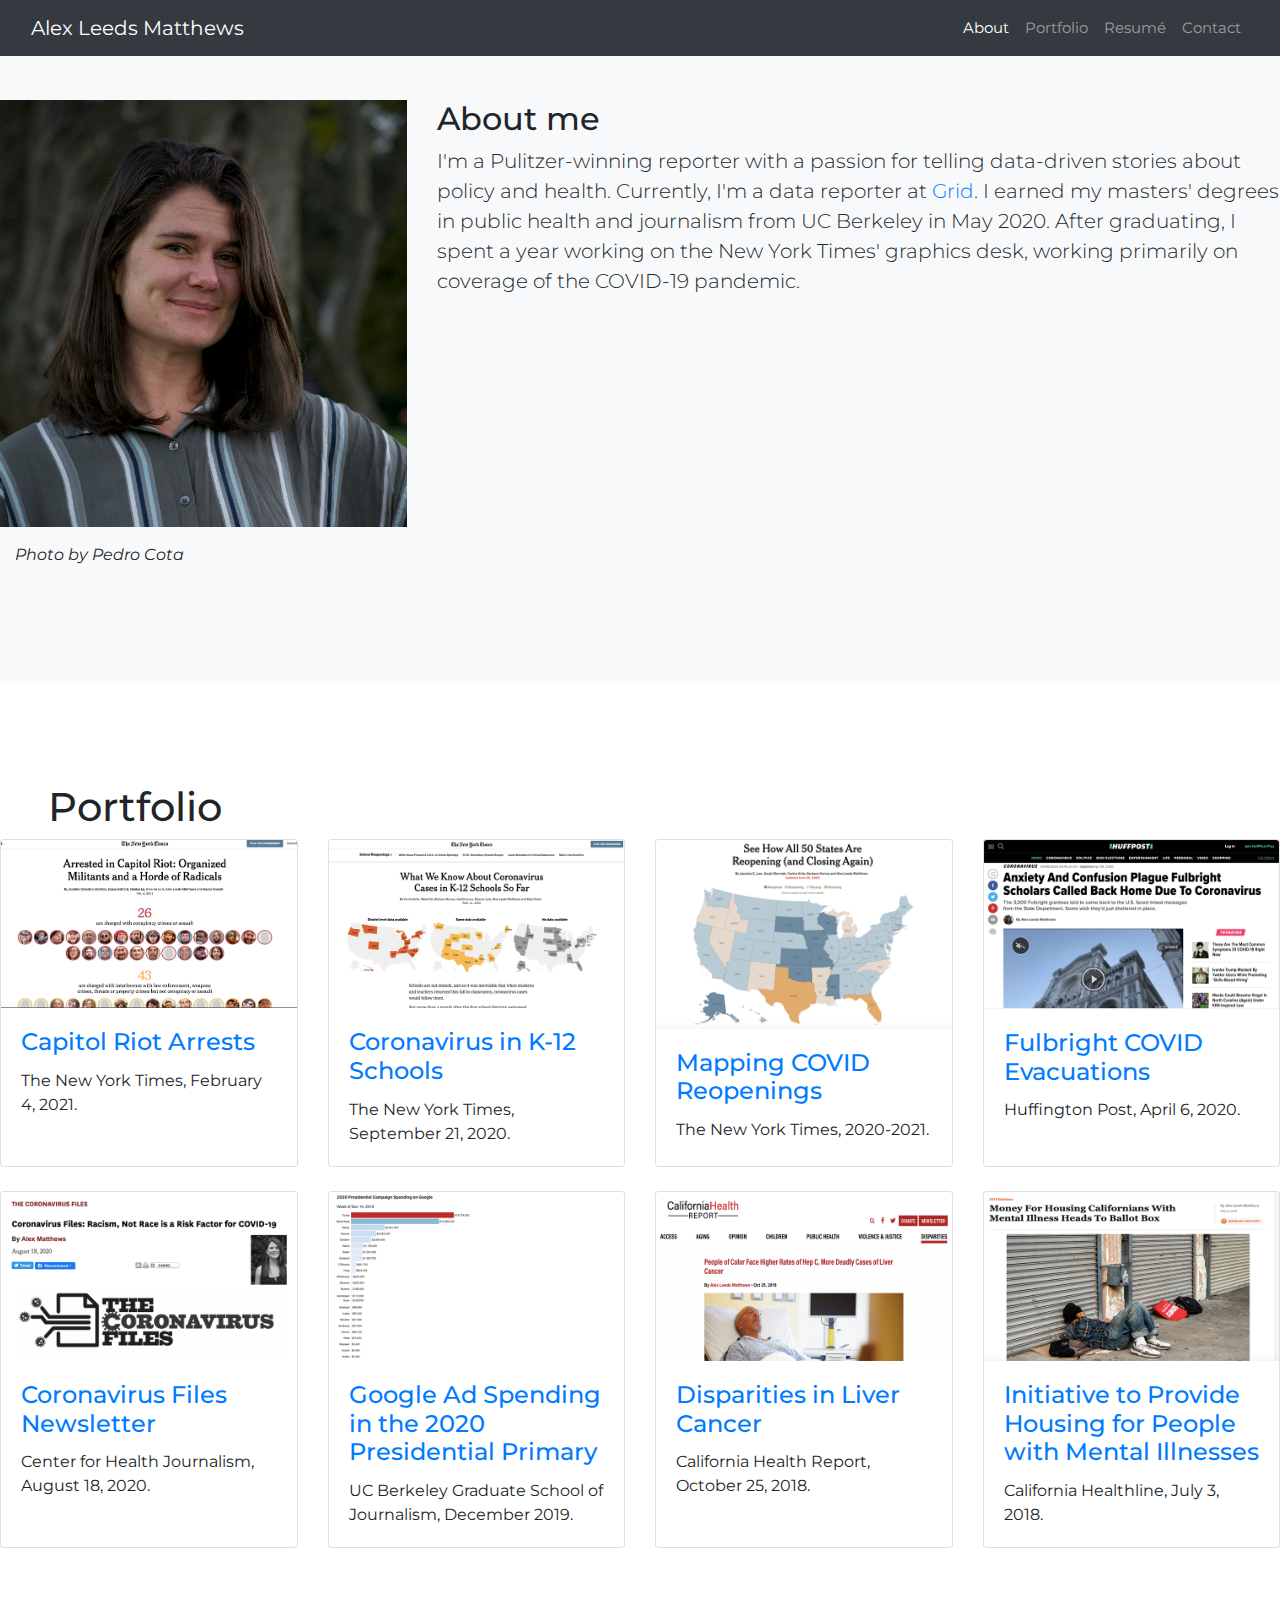
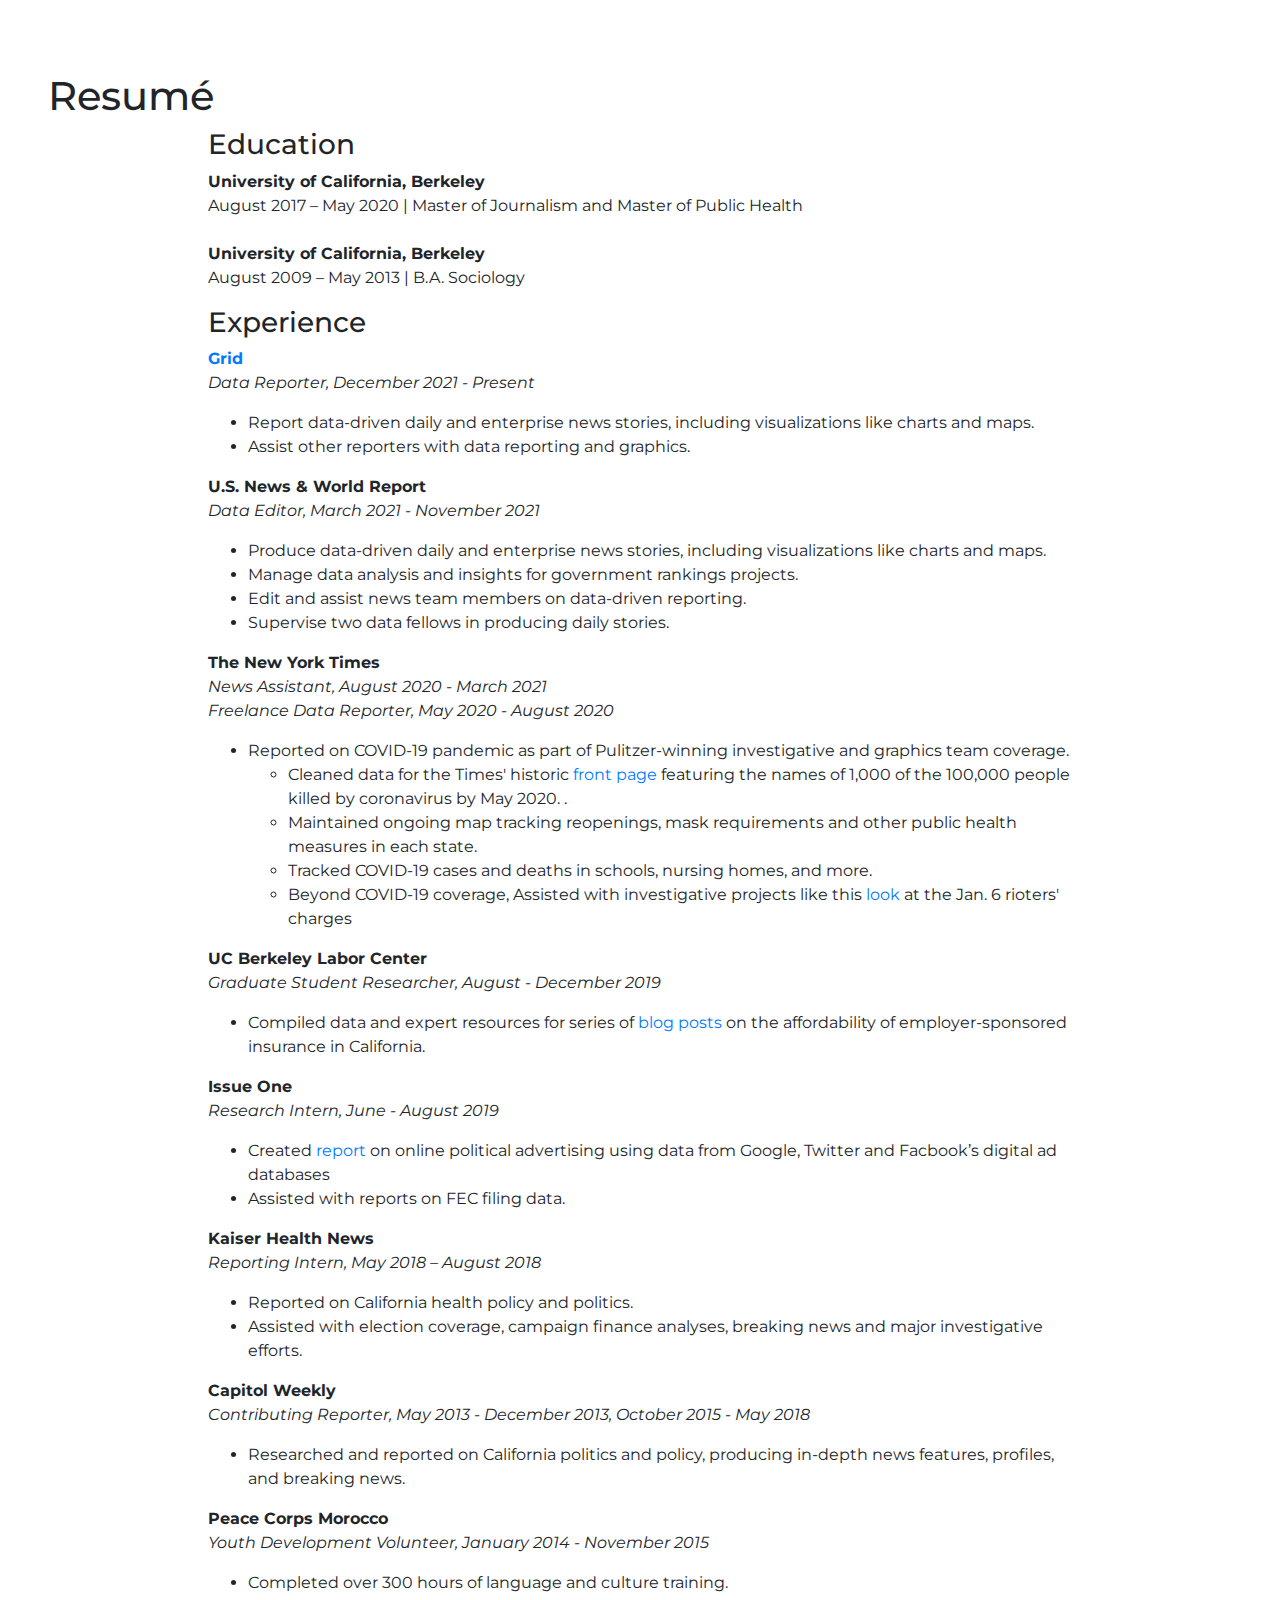
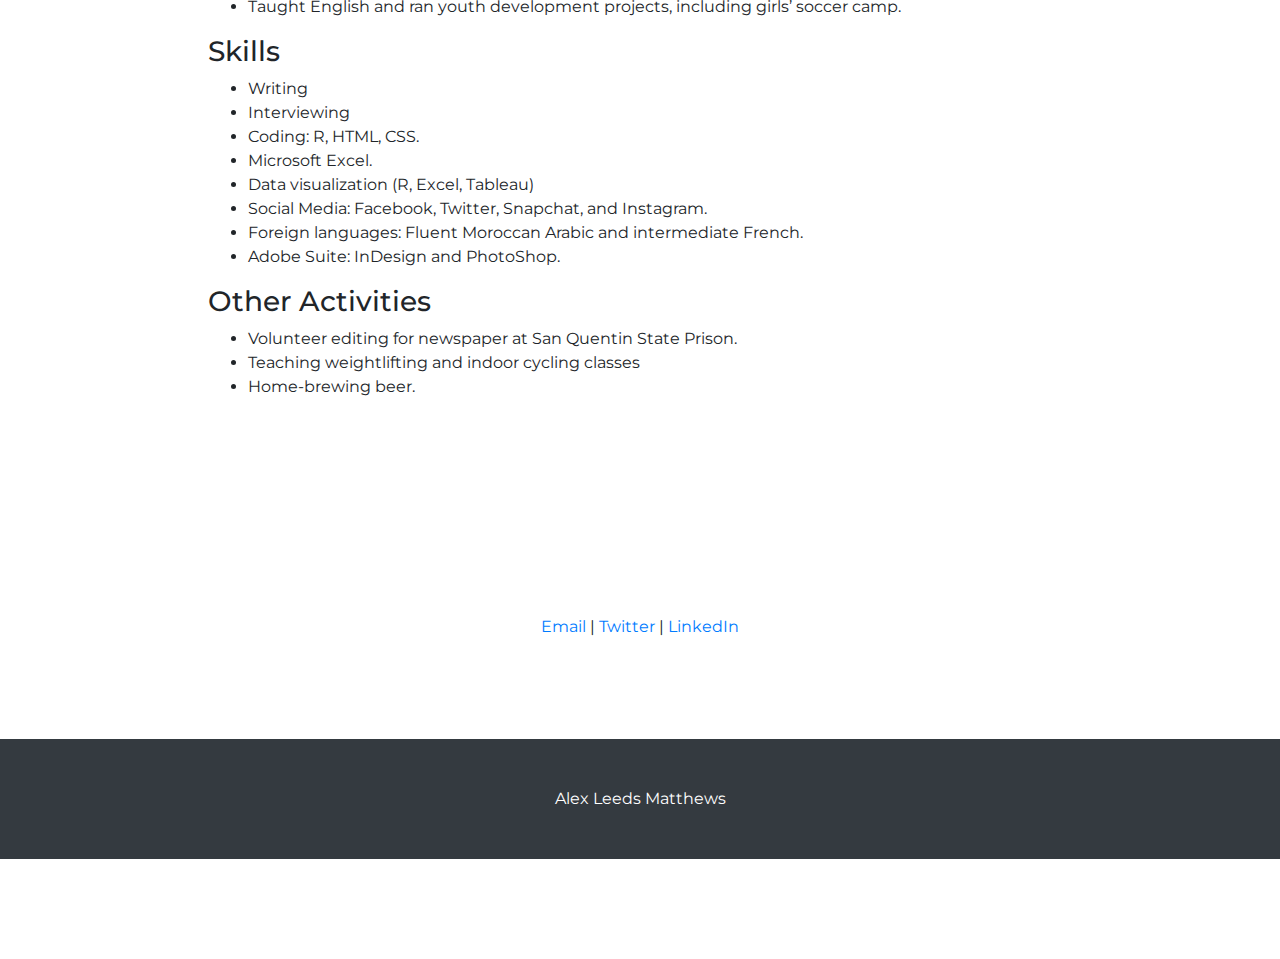
==== index.html @ 56a83b46 "fixing typos" ====
<!DOCTYPE html>
<html lang="en">

  <head>

    <meta charset="utf-8">
    <meta name="viewport" content="width=device-width, initial-scale=1, shrink-to-fit=no">
    <meta name="description" content="">
    <meta name="author" content="">

    <title>Alex Leeds Matthews</title>

    <!-- Bootstrap core CSS -->
    <link href="vendor/bootstrap/css/bootstrap.min.css" rel="stylesheet">

    <!-- Custom styles for this template -->
    <link href="css/scrolling-nav.css" rel="stylesheet">
    <link href="https://fonts.googleapis.com/css2?family=Montserrat:wght@200;400;600;700&display=swap" rel="stylesheet">

  </head>

  <body id="page-top">

    <!-- Navigation -->
    <nav class="navbar navbar-expand-lg navbar-dark bg-dark fixed-top" id="mainNav">
      <div class="container-fluid">
        <a class="navbar-brand js-scroll-trigger" href="#page-top">Alex Leeds Matthews</a>
        <button class="navbar-toggler" type="button" data-toggle="collapse" data-target="#navbarResponsive" aria-controls="navbarResponsive" aria-expanded="false" aria-label="Toggle navigation">
          <span class="navbar-toggler-icon"></span>
        </button>
        <div class="collapse navbar-collapse" id="navbarResponsive">
          <ul class="navbar-nav ml-auto">
            <li class="nav-item">
              <a class="nav-link js-scroll-trigger" href="#about">About</a>
            </li>
            <li class="nav-item">
              <a class="nav-link js-scroll-trigger" href="#portfolio">Portfolio</a>
            </li>
            <li class="nav-item">
              <a class="nav-link js-scroll-trigger" href="#resume">Resumé</a>
            </li>
            <li class="nav-item">
              <a class="nav-link js-scroll-trigger" href="#contact">Contact</a>
            </li>
          </ul>
        </div>
      </div>
    </nav>
    
    <section id="about" class="bg-light">
        <div class="row">
          <div class="col-4 mx-auto text-left">
            <p><img src="img/Matthews_080720_PedroCota.jpg" alt="Headshot by Pedro Cota" class="img-fluid"><br><div class = "container-fluid"><p><i>Photo by Pedro Cota</i></p></div>
          </div>
          <div class="col-8 mx-auto text-left">
            <h2>About me</h2>
            <p class="lead">I'm a Pulitzer-winning reporter with a passion for telling data-driven stories about policy and health. Currently, I'm a data reporter at <a href = "grid.news">Grid</a>. I earned my masters' degrees in public health and journalism from UC Berkeley in May 2020. After graduating, I spent a year working on the New York Times' graphics desk, working primarily on coverage of the COVID-19 pandemic.</p>
          </div>
        </div>
    </section>
    
    <section id="portfolio">
    <h1 class="mx-5">Portfolio
  </h1>
  <div class="row">
    <div class="col-lg-3 col-md-4 col-sm-6 mb-4">
      <div class="card h-100">
        <a href="https://www.nytimes.com/interactive/2021/02/04/us/capitol-arrests.html"><img class="card-img-top" src="img/militant_thumb2.png" alt=""></a>
        <div class="card-body">
          <h4 class="card-title">
            <a href="https://www.nytimes.com/interactive/2021/02/04/us/capitol-arrests.html">Capitol Riot Arrests</a>
          </h4>
          <p class="card-text">The New York Times, February 4, 2021.</p>
        </div>
      </div>
    </div>
        <div class="col-lg-3 col-md-4 col-sm-6 mb-4">
      <div class="card h-100">
        <a href="https://www.nytimes.com/interactive/2020/09/21/us/covid-schools.html"><img class="card-img-top" src="img/K12_thumb.png" alt=""></a>
        <div class="card-body">
          <h4 class="card-title">
            <a href="https://www.nytimes.com/interactive/2020/09/21/us/covid-schools.html">Coronavirus in K-12 Schools</a>
          </h4>
          <p class="card-text">The New York Times, September 21, 2020.</p>
        </div>
      </div>
    </div>
        <div class="col-lg-3 col-md-4 col-sm-6 mb-4">
      <div class="card h-100">
        <a href="https://www.nytimes.com/interactive/2020/us/states-reopen-map-coronavirus.html"><img class="card-img-top" src="img/Times_Map.png" alt=""></a>
        <div class="card-body">
          <h4 class="card-title">
            <a href="https://www.nytimes.com/interactive/2020/us/states-reopen-map-coronavirus.html">Mapping COVID Reopenings</a>
          </h4>
          <p class="card-text">The New York Times, 2020-2021.</p>
        </div>
      </div>
    </div>
    <div class="col-lg-3 col-md-4 col-sm-6 mb-4">
      <div class="card h-100">
        <a href="https://www.huffpost.com/entry/coronavirus-fulbright-scholars-return-to-us_n_5e87af7fc5b6e7d76c63b823"><img class="card-img-top" src="img/HuffPost.png" alt=""></a>
        <div class="card-body">
          <h4 class="card-title">
            <a href="https://www.huffpost.com/entry/coronavirus-fulbright-scholars-return-to-us_n_5e87af7fc5b6e7d76c63b823">Fulbright COVID Evacuations</a>
          </h4>
          <p class="card-text">Huffington Post, April 6, 2020.</p>
        </div>
      </div>
    </div>
    <div class="col-lg-3 col-md-4 col-sm-6 mb-4">
      <div class="card h-100">
        <a href="https://centerforhealthjournalism.org/2020/08/18/coronavirus-files"><img class="card-img-top" src="img/coronavirus%20files2.png" alt=""></a>
        <div class="card-body">
          <h4 class="card-title">
            <a href="https://centerforhealthjournalism.org/2020/08/18/coronavirus-files">Coronavirus Files Newsletter</a>
          </h4>
          <p class="card-text">Center for Health Journalism, August 18, 2020.</p>
        </div>
      </div>
    </div>
    <div class="col-lg-3 col-md-4 col-sm-6 mb-4">
      <div class="card h-100">
        <a href="https://j221-dataviz.github.io/alex-leeds-matthews/"><img class="card-img-top" src="img/bar_chart_image.png" alt=""></a>
        <div class="card-body">
          <h4 class="card-title">
            <a href="https://j221-dataviz.github.io/alex-leeds-matthews/">Google Ad Spending in the 2020 Presidential Primary</a>
          </h4>
          <p class="card-text">UC Berkeley Graduate School of Journalism, December 2019.</p>
        </div>
      </div>
    </div>
    <div class="col-lg-3 col-md-4 col-sm-6 mb-4">
      <div class="card h-100">
        <a href="https://www.calhealthreport.org/2018/10/25/people-color-face-higher-rates-hep-c-deadly-cases-liver-cancer/"><img class="card-img-top" src="img/CHR.png" alt=""></a>
        <div class="card-body">
          <h4 class="card-title">
            <a href="https://www.calhealthreport.org/2018/10/25/people-color-face-higher-rates-hep-c-deadly-cases-liver-cancer/">Disparities in Liver Cancer</a>
          </h4>
          <p class="card-text">California Health Report, October 25, 2018.</p>
        </div>
      </div>
    </div>
    <div class="col-lg-3 col-md-4 col-sm-6 mb-4">
      <div class="card h-100">
        <a href="https://californiahealthline.org/news/money-for-housing-californians-with-mental-illness-heads-to-ballot-box/"><img class="card-img-top" src="img/CHL.png" alt=""></a>
        <div class="card-body">
          <h4 class="card-title">
            <a href="https://californiahealthline.org/news/money-for-housing-californians-with-mental-illness-heads-to-ballot-box/">Initiative to Provide Housing for People with Mental Illnesses</a>
          </h4>
          <p class="card-text">California Healthline, July 3, 2018.</p>
        </div>
      </div>
    </div>
  </div>
  <!-- /.row -->

   
<!-- /.container -->
    <section id="resume">
      <h1 class="mx-5">Resumé
  </h1>
      <div class="container">
          <div class="col-lg-10 mx-auto text-left">
<div class = "container-fluid">
<h3 id="education"><a name="education" href="#education"></a>Education</h3>
<p><strong>University of California, Berkeley</strong><br>August 2017 – May 2020 | Master of Journalism and Master of Public Health<br><br><strong>University of California, Berkeley</strong><br>August 2009 – May 2013 | B.A. Sociology</p>
<h3 id="experience"><a name="experience" href="#experience"></a>Experience</h3>
<p><strong><a href = "grid.news">Grid</a></strong><br><em>Data Reporter, December 2021 - Present</em></p>
<ul>
  <li>Report data-driven daily and enterprise news stories, including visualizations like charts and maps.</li>
  <li>Assist other reporters with data reporting and graphics.</li>
</ul>
<p><strong>U.S. News & World Report</strong><br><em>Data Editor, March 2021 - November 2021</em></p>
<ul>
  <li>Produce data-driven daily and enterprise news stories, including visualizations like charts and maps.</li>
  <li>Manage data analysis and insights for government rankings projects.</li>
  <li>Edit and assist news team members on data-driven reporting.</li>
  <li>Supervise two data fellows in producing daily stories.</li>
</ul>
<p><strong>The New York Times</strong><br><em>News Assistant, August 2020 - March 2021<br>Freelance Data Reporter, May 2020 - August 2020</em></p>
<ul>
  <li>Reported on COVID-19 pandemic as part of Pulitzer-winning investigative and graphics team coverage.</li>
  <ul><li>Cleaned data for the Times' historic <a href="https://www.nytimes.com/interactive/2020/05/24/us/us-coronavirus-deaths-100000.html">front page</a> featuring the names of 1,000 of the 100,000 people killed by coronavirus by May 2020.  .</li>
  <li>Maintained ongoing map tracking reopenings, mask requirements and other public health measures in each state.</li>
  <li>Tracked COVID-19 cases and deaths in schools, nursing homes, and more.</li>
  <li>Beyond COVID-19 coverage, Assisted with investigative projects like this <a href = "https://www.nytimes.com/interactive/2021/02/04/us/capitol-arrests.html">look</a> at the Jan. 6 rioters' charges</li></ul></ul>
<p><strong>UC Berkeley Labor Center</strong><br><em>Graduate Student Researcher, August - December 2019</em></p>
<ul>
<li>Compiled data and expert resources for series of <a href="https://laborcenter.berkeley.edu/rising-health-care-costs-in-california-a-worker-issue/">blog posts</a> on the affordability of employer-sponsored insurance in California.</li></ul>
<p><strong>Issue One</strong><br><em>Research Intern, June - August 2019</em></p>
<ul>
<li>Created <a href="https://www.issueone.org/wp-content/uploads/2019/11/Issue-One-Digital-Disaster-Report.pdf">report</a> on online political advertising using data from Google, Twitter and Facbook’s digital ad databases</li><li>Assisted with reports on FEC filing data.</li></ul>
<p><strong>Kaiser Health News</strong><br><em>Reporting Intern, May 2018 – August 2018</em></p>
<ul>
<li>Reported on California health policy and politics.</li><li>Assisted with election coverage, campaign finance analyses, breaking news and major investigative efforts.</li></ul>
<p><strong>Capitol Weekly</strong><br><em>Contributing Reporter, May 2013 - December 2013, October 2015 - May 2018</em></p>
<ul>
<li>Researched and reported on California politics and policy, producing in-depth news features, profiles, and breaking news.</li></ul>
<p><strong>Peace Corps Morocco</strong><br><em>Youth Development Volunteer, January 2014 - November 2015</em></p>
<ul>
<li>Completed over 300 hours of language and culture training.</li><li>Taught English and ran youth development projects, including girls’ soccer camp.</li></ul>
<h3 id="skills"><a name="skills" href="#skills"></a>Skills</h3>
<ul>
<li>Writing</li><li>Interviewing</li><li>Coding: R, HTML, CSS.</li><li>Microsoft Excel.</li><li>Data visualization (R, Excel, Tableau)</li><li>Social Media: Facebook, Twitter, Snapchat, and Instagram.</li><li>Foreign languages: Fluent Moroccan Arabic and intermediate French.</li><li>Adobe Suite: InDesign and PhotoShop.</li></ul>
<h3 id="other-activities"><a name="other-activities" href="#other-activities"></a>Other Activities</h3>
<ul>
<li>Volunteer editing for newspaper at San Quentin State Prison.</li><li>Teaching weightlifting and indoor cycling classes</li><li>Home-brewing beer.</li></ul>
          </div>
        </div>
        </div>
    </section>
    
    <section id="contact">
      <div class="container">
        <div class="row">
          <div class="col-lg-10 mx-auto text-center">
            <a href="mailto:amatthews@grid.news">Email</a> | <a href="https://twitter.com/alex_leedsmatts">Twitter</a> | <a href="https://www.linkedin.com/in/alexleedsmatthews/">LinkedIn</a> 
    </div>
          </div>
        </div>
    </section>

    <!-- Footer -->
    <footer class="py-5 bg-dark">
      <div class="container">
        <p class="m-0 text-center text-white">Alex Leeds Matthews</p>
      </div>
      <!-- /.container -->
    </footer>

    <!-- Bootstrap core JavaScript -->
    <script src="vendor/jquery/jquery.min.js"></script>
    <script src="vendor/bootstrap/js/bootstrap.bundle.min.js"></script>

    <!-- Plugin JavaScript -->
    <script src="vendor/jquery-easing/jquery.easing.min.js"></script>

    <!-- Custom JavaScript for this theme -->
    <script src="js/scrolling-nav.js"></script>

  </body>

</html>
---- css/scrolling-nav.css ----
/*!
 * Start Bootstrap - Scrolling Nav (https://startbootstrap.com/template-overviews/scrolling-nav)
 * Copyright 2013-2017 Start Bootstrap
 * Licensed under MIT (https://github.com/BlackrockDigital/startbootstrap-scrolling-nav/blob/master/LICENSE)
 */

header {
  padding: 154px 0 100px;
  background-image: url(https://s10.postimg.org/co6ovq6w9/Background.jpg);
  color:white;
  font-family: 'Monserrat', sans-serif;
  font-size: 40px;
}

@media (min-width: 992px) {
  header {
    padding: 156px 0 100px;
  }
}

section {
  padding: 100px 0;
}
  
nav{
      font-family: 'Montserrat', sans-serif;
      font-size: 15px;
      display:inline;
      cursor:pointer;
      margin-left:auto;
      margin-right:auto;
      text-align:right;
                
            }
.headshot{
      position: relative; 
      width: 391px; 
      height: 261px;
}

.no-bullet{
  list-style-type: none;
  
}

body{
  font-family: 'Montserrat', sans-serif;
}
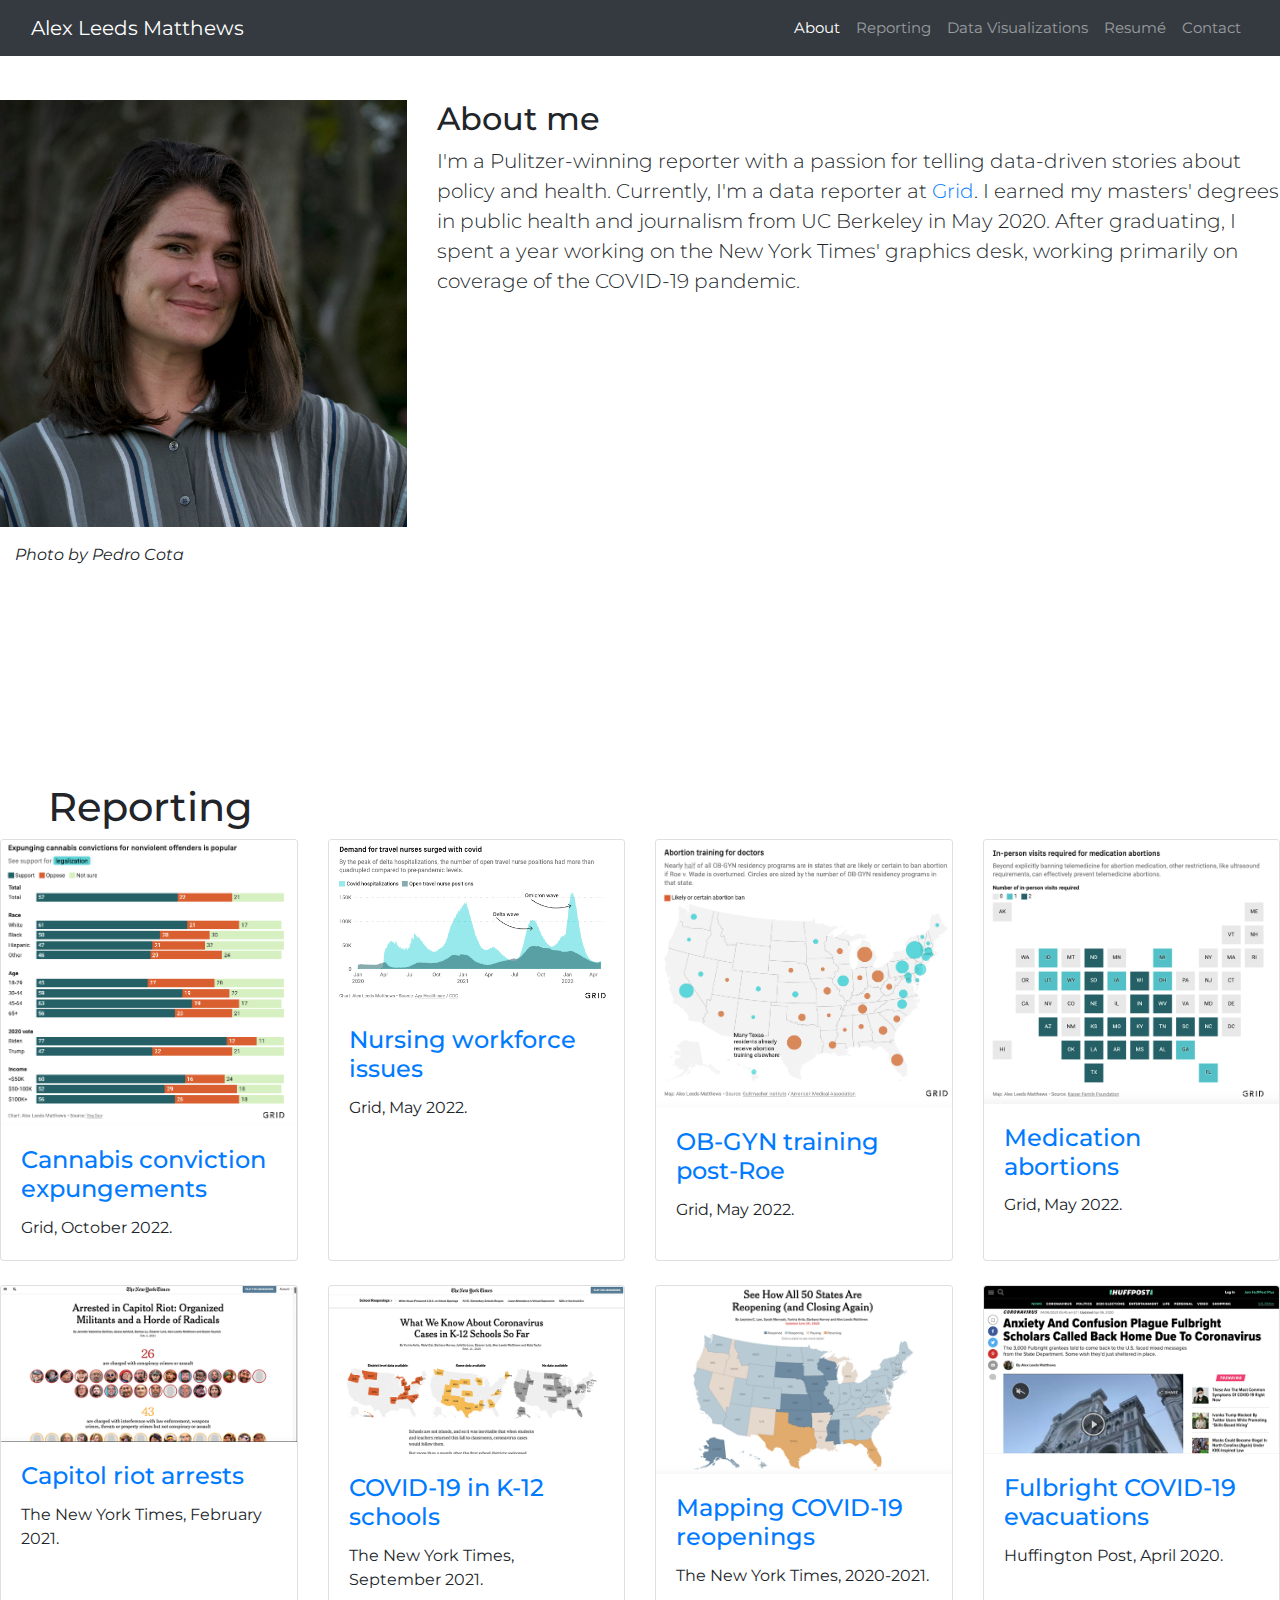
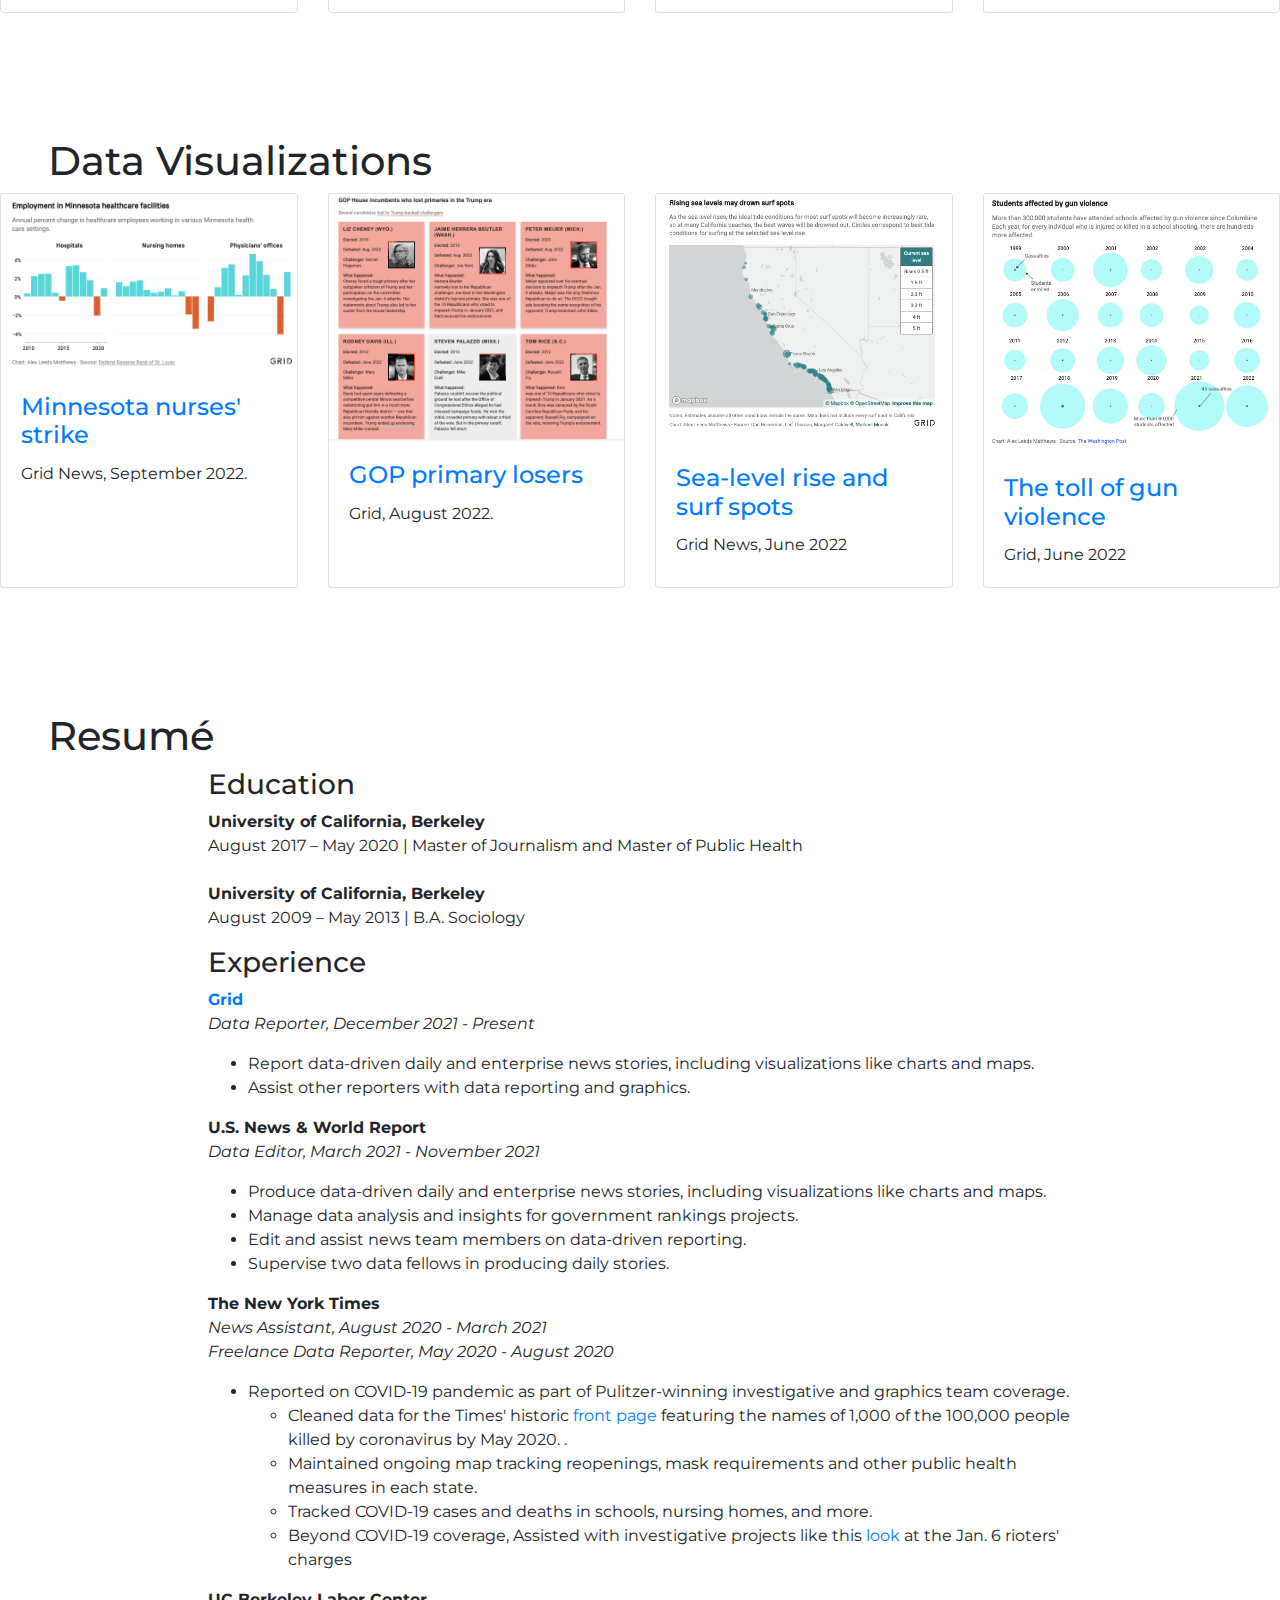
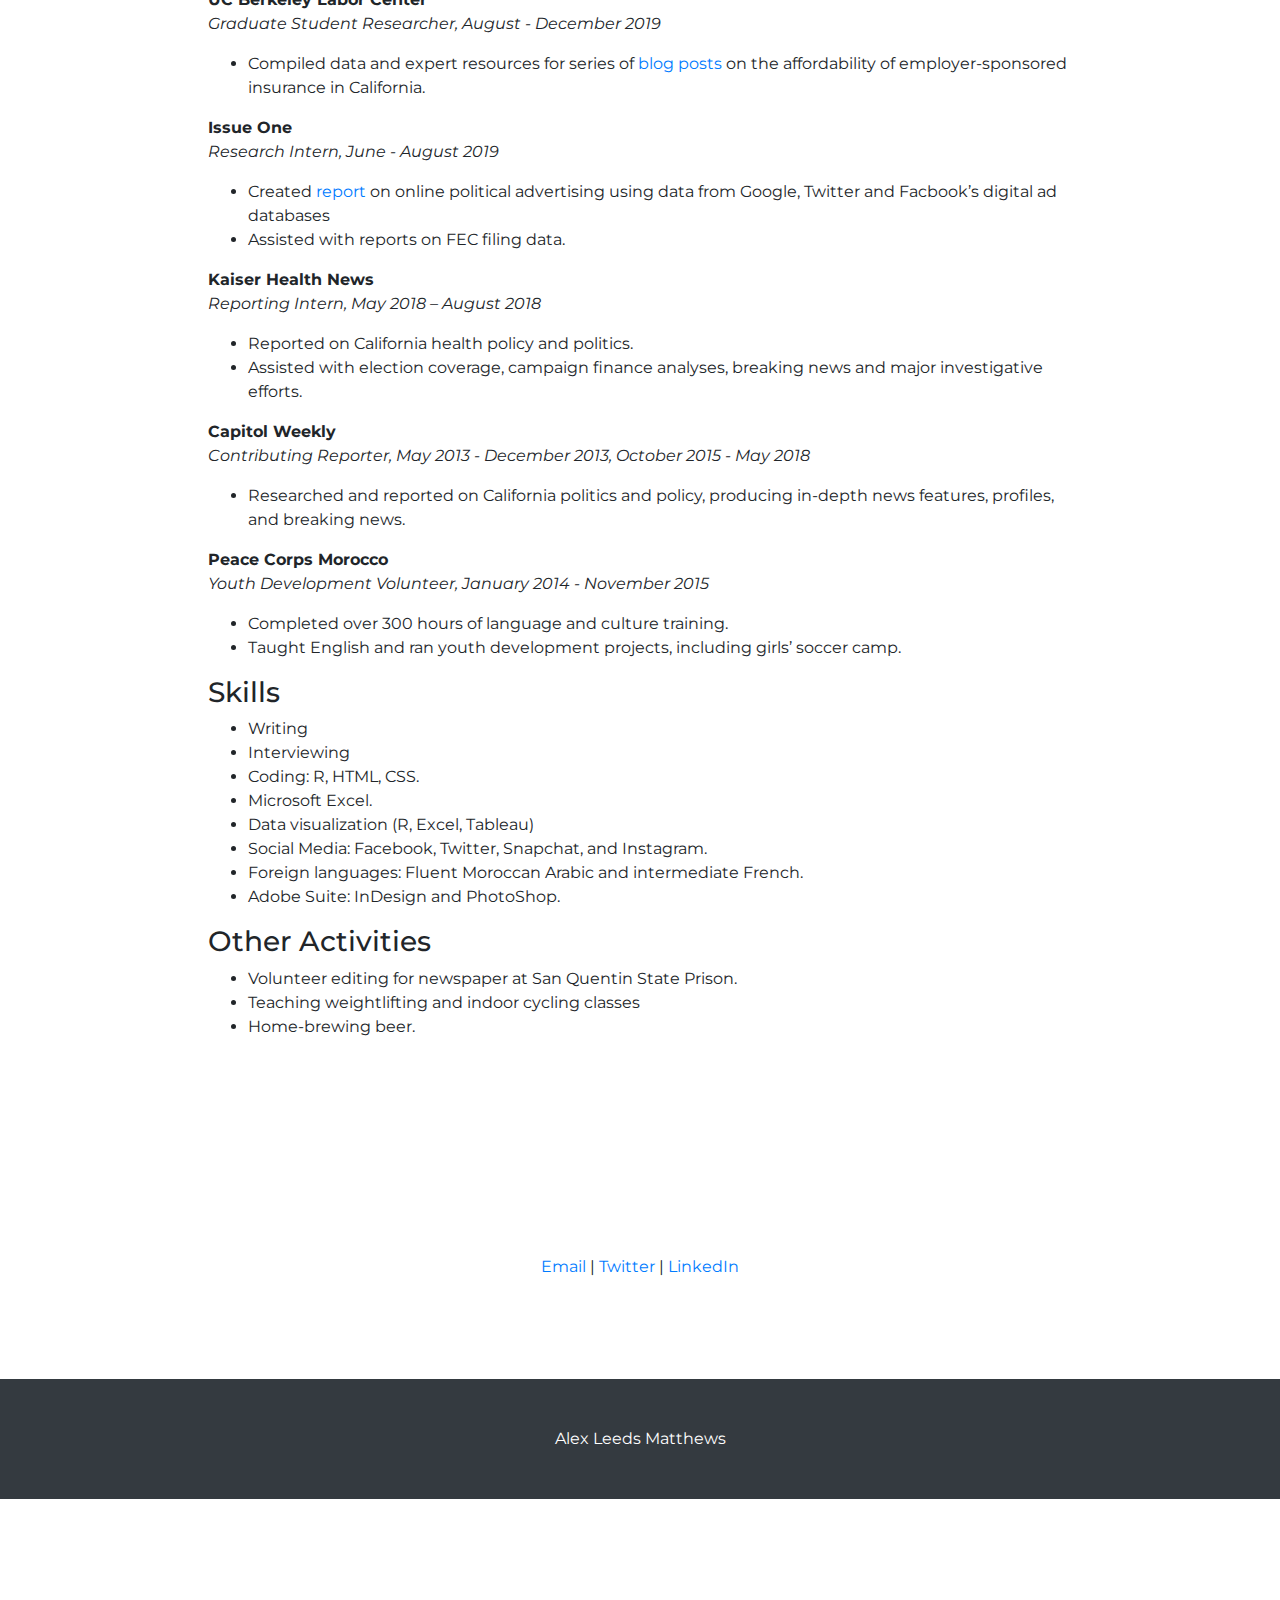
==== commit 4a05ccaa: "portfolio update" ====
--- a/index.html
+++ b/index.html
@@ -34,7 +34,10 @@
               <a class="nav-link js-scroll-trigger" href="#about">About</a>
             </li>
             <li class="nav-item">
-              <a class="nav-link js-scroll-trigger" href="#portfolio">Portfolio</a>
+              <a class="nav-link js-scroll-trigger" href="#reporting">Reporting</a>
+            </li>
+            <li class="nav-item">
+              <a class="nav-link js-scroll-trigger" href="#dataviz">Data Visualizations</a>
             </li>
             <li class="nav-item">
               <a class="nav-link js-scroll-trigger" href="#resume">Resumé</a>
@@ -47,7 +50,7 @@
       </div>
     </nav>
     
-    <section id="about" class="bg-light">
+    <section id="about">
         <div class="row">
           <div class="col-4 mx-auto text-left">
             <p><img src="img/Matthews_080720_PedroCota.jpg" alt="Headshot by Pedro Cota" class="img-fluid"><br><div class = "container-fluid"><p><i>Photo by Pedro Cota</i></p></div>
@@ -59,38 +62,82 @@
         </div>
     </section>
     
-    <section id="portfolio">
-    <h1 class="mx-5">Portfolio
+    <section id="reporting">
+    <h1 class="mx-5">Reporting
   </h1>
   <div class="row">
     <div class="col-lg-3 col-md-4 col-sm-6 mb-4">
       <div class="card h-100">
-        <a href="https://www.nytimes.com/interactive/2021/02/04/us/capitol-arrests.html"><img class="card-img-top" src="img/militant_thumb2.png" alt=""></a>
-        <div class="card-body">
-          <h4 class="card-title">
-            <a href="https://www.nytimes.com/interactive/2021/02/04/us/capitol-arrests.html">Capitol Riot Arrests</a>
-          </h4>
-          <p class="card-text">The New York Times, February 4, 2021.</p>
-        </div>
-      </div>
-    </div>
-        <div class="col-lg-3 col-md-4 col-sm-6 mb-4">
+        <a href="https://www.grid.news/story/politics/2022/10/07/bidens-marijuana-possession-pardons-are-a-seismic-shift-in-cannabis-policy-reform-but-few-will-see-relief/"><img class="card-img-top" src="img/cannabis_polling.png" alt=""></a>
+        <div class="card-body">
+          <h4 class="card-title">
+            <a href="https://www.grid.news/story/politics/2022/10/07/bidens-marijuana-possession-pardons-are-a-seismic-shift-in-cannabis-policy-reform-but-few-will-see-relief/">Cannabis conviction expungements</a>
+          </h4>
+          <p class="card-text">Grid, October 2022.</p>
+        </div>
+      </div>
+    </div>
+        <div class="col-lg-3 col-md-4 col-sm-6 mb-4">
+      <div class="card h-100">
+        <a href="https://www.grid.news/story/science/2022/05/02/nurses-are-not-ok-why-theyre-quitting-their-jobs-and-what-it-means-for-the-future-of-healthcare/"><img class="card-img-top" src="img/nursing_demand.png" alt=""></a>
+        <div class="card-body">
+          <h4 class="card-title">
+            <a href="https://www.grid.news/story/science/2022/05/02/nurses-are-not-ok-why-theyre-quitting-their-jobs-and-what-it-means-for-the-future-of-healthcare/">Nursing workforce issues</a>
+          </h4>
+          <p class="card-text">Grid, May 2022.</p>
+        </div>
+      </div>
+    </div>
+        <div class="col-lg-3 col-md-4 col-sm-6 mb-4">
+      <div class="card h-100">
+        <a href="https://www.grid.news/story/politics/2022/05/10/your-ob-gyn-might-miss-out-on-critical-training-in-a-post-roe-world/"><img class="card-img-top" src="img/residencyprograms.png" alt=""></a>
+        <div class="card-body">
+          <h4 class="card-title">
+            <a href="https://www.grid.news/story/politics/2022/05/10/your-ob-gyn-might-miss-out-on-critical-training-in-a-post-roe-world/">OB-GYN training post-Roe</a>
+          </h4>
+          <p class="card-text">Grid, May 2022.</p>
+        </div>
+      </div>
+    </div>
+    <div class="col-lg-3 col-md-4 col-sm-6 mb-4">
+      <div class="card h-100">
+        <a href="https://www.grid.news/story/politics/2022/05/04/abortion-pills-could-ease-access-issues-if-roe-falls-republicans-are-already-targeting-them/"><img class="card-img-top" src="img/medicationabortions.png" alt=""></a>
+        <div class="card-body">
+          <h4 class="card-title">
+            <a href="https://www.grid.news/story/politics/2022/05/04/abortion-pills-could-ease-access-issues-if-roe-falls-republicans-are-already-targeting-them/">Medication abortions</a>
+          </h4>
+          <p class="card-text">Grid, May 2022.</p>
+        </div>
+      </div>
+    </div>
+    <div class="col-lg-3 col-md-4 col-sm-6 mb-4">
+      <div class="card h-100">
+        <a href="https://www.nytimes.com/interactive/2021/02/04/us/capitol-arrests.html"><img class="card-img-top" src="img/militant_thumb.png" alt=""></a>
+        <div class="card-body">
+          <h4 class="card-title">
+            <a href="https://www.nytimes.com/interactive/2021/02/04/us/capitol-arrests.html">Capitol riot arrests</a>
+          </h4>
+          <p class="card-text">The New York Times, February 2021.</p>
+        </div>
+      </div>
+    </div>
+    <div class="col-lg-3 col-md-4 col-sm-6 mb-4">
       <div class="card h-100">
         <a href="https://www.nytimes.com/interactive/2020/09/21/us/covid-schools.html"><img class="card-img-top" src="img/K12_thumb.png" alt=""></a>
         <div class="card-body">
           <h4 class="card-title">
-            <a href="https://www.nytimes.com/interactive/2020/09/21/us/covid-schools.html">Coronavirus in K-12 Schools</a>
-          </h4>
-          <p class="card-text">The New York Times, September 21, 2020.</p>
-        </div>
-      </div>
-    </div>
-        <div class="col-lg-3 col-md-4 col-sm-6 mb-4">
+            <a href="https://www.nytimes.com/interactive/2020/09/21/us/covid-schools.html">COVID-19 in K-12 schools</a>
+          </h4>
+          <p class="card-text">The New York Times, September 2021.</p>
+        </div>
+      </div>
+    </div>
+    <div class="col-lg-3 col-md-4 col-sm-6 mb-4">
       <div class="card h-100">
         <a href="https://www.nytimes.com/interactive/2020/us/states-reopen-map-coronavirus.html"><img class="card-img-top" src="img/Times_Map.png" alt=""></a>
         <div class="card-body">
           <h4 class="card-title">
-            <a href="https://www.nytimes.com/interactive/2020/us/states-reopen-map-coronavirus.html">Mapping COVID Reopenings</a>
+            <a href="https://www.nytimes.com/interactive/2020/us/states-reopen-map-coronavirus.html">Mapping COVID-19 reopenings</a>
           </h4>
           <p class="card-text">The New York Times, 2020-2021.</p>
         </div>
@@ -101,58 +148,66 @@
         <a href="https://www.huffpost.com/entry/coronavirus-fulbright-scholars-return-to-us_n_5e87af7fc5b6e7d76c63b823"><img class="card-img-top" src="img/HuffPost.png" alt=""></a>
         <div class="card-body">
           <h4 class="card-title">
-            <a href="https://www.huffpost.com/entry/coronavirus-fulbright-scholars-return-to-us_n_5e87af7fc5b6e7d76c63b823">Fulbright COVID Evacuations</a>
-          </h4>
-          <p class="card-text">Huffington Post, April 6, 2020.</p>
-        </div>
-      </div>
-    </div>
-    <div class="col-lg-3 col-md-4 col-sm-6 mb-4">
-      <div class="card h-100">
-        <a href="https://centerforhealthjournalism.org/2020/08/18/coronavirus-files"><img class="card-img-top" src="img/coronavirus%20files2.png" alt=""></a>
-        <div class="card-body">
-          <h4 class="card-title">
-            <a href="https://centerforhealthjournalism.org/2020/08/18/coronavirus-files">Coronavirus Files Newsletter</a>
-          </h4>
-          <p class="card-text">Center for Health Journalism, August 18, 2020.</p>
-        </div>
-      </div>
-    </div>
-    <div class="col-lg-3 col-md-4 col-sm-6 mb-4">
-      <div class="card h-100">
-        <a href="https://j221-dataviz.github.io/alex-leeds-matthews/"><img class="card-img-top" src="img/bar_chart_image.png" alt=""></a>
-        <div class="card-body">
-          <h4 class="card-title">
-            <a href="https://j221-dataviz.github.io/alex-leeds-matthews/">Google Ad Spending in the 2020 Presidential Primary</a>
-          </h4>
-          <p class="card-text">UC Berkeley Graduate School of Journalism, December 2019.</p>
-        </div>
-      </div>
-    </div>
-    <div class="col-lg-3 col-md-4 col-sm-6 mb-4">
-      <div class="card h-100">
-        <a href="https://www.calhealthreport.org/2018/10/25/people-color-face-higher-rates-hep-c-deadly-cases-liver-cancer/"><img class="card-img-top" src="img/CHR.png" alt=""></a>
-        <div class="card-body">
-          <h4 class="card-title">
-            <a href="https://www.calhealthreport.org/2018/10/25/people-color-face-higher-rates-hep-c-deadly-cases-liver-cancer/">Disparities in Liver Cancer</a>
-          </h4>
-          <p class="card-text">California Health Report, October 25, 2018.</p>
-        </div>
-      </div>
-    </div>
-    <div class="col-lg-3 col-md-4 col-sm-6 mb-4">
-      <div class="card h-100">
-        <a href="https://californiahealthline.org/news/money-for-housing-californians-with-mental-illness-heads-to-ballot-box/"><img class="card-img-top" src="img/CHL.png" alt=""></a>
-        <div class="card-body">
-          <h4 class="card-title">
-            <a href="https://californiahealthline.org/news/money-for-housing-californians-with-mental-illness-heads-to-ballot-box/">Initiative to Provide Housing for People with Mental Illnesses</a>
-          </h4>
-          <p class="card-text">California Healthline, July 3, 2018.</p>
+            <a href="https://www.huffpost.com/entry/coronavirus-fulbright-scholars-return-to-us_n_5e87af7fc5b6e7d76c63b823">Fulbright COVID-19 evacuations</a>
+          </h4>
+          <p class="card-text">Huffington Post, April 2020.</p>
         </div>
       </div>
     </div>
   </div>
   <!-- /.row -->
+
+  <section id="dataviz">
+    <h1 class="mx-5">Data Visualizations
+  </h1>
+  <div class="row">
+    <div class="col-lg-3 col-md-4 col-sm-6 mb-4">
+      <div class="card h-100">
+        <a href="https://www.grid.news/story/science/2022/09/13/a-historic-nursing-strike-in-minnesota-shows-the-cracks-in-the-healthcare-system-are-widening/"><img class="card-img-top" src="img/mn_nurses.png" alt=""></a>
+        <div class="card-body">
+          <h4 class="card-title">
+            <a href="https://www.grid.news/story/science/2022/09/13/a-historic-nursing-strike-in-minnesota-shows-the-cracks-in-the-healthcare-system-are-widening/">Minnesota nurses' strike</a>
+          </h4>
+          <p class="card-text">Grid News, September 2022.</p>
+        </div>
+      </div>
+    </div>
+        <div class="col-lg-3 col-md-4 col-sm-6 mb-4">
+      <div class="card h-100">
+        <a href="https://www.grid.news/story/politics/2022/08/17/what-liz-cheneys-loss-tells-us-about-the-lasting-influence-of-donald-trump/"><img class="card-img-top" src="img/biocards.png" alt=""></a>
+        <div class="card-body">
+          <h4 class="card-title">
+            <a href="https://www.grid.news/story/politics/2022/08/17/what-liz-cheneys-loss-tells-us-about-the-lasting-influence-of-donald-trump/">GOP primary losers</a>
+          </h4>
+          <p class="card-text">Grid, August 2022.</p>
+        </div>
+      </div>
+    </div>
+        <div class="col-lg-3 col-md-4 col-sm-6 mb-4">
+      <div class="card h-100">
+        <a href="https://www.grid.news/story/climate/2022/06/21/from-bad-refs-to-brain-eating-amoebas-how-climate-change-is-reshaping-warm-weather-sports/"><img class="card-img-top" src="img/sealevels.png" alt=""></a>
+        <div class="card-body">
+          <h4 class="card-title">
+            <a href="https://www.grid.news/story/climate/2022/06/21/from-bad-refs-to-brain-eating-amoebas-how-climate-change-is-reshaping-warm-weather-sports/">Sea-level rise and surf spots</a>
+          </h4>
+          <p class="card-text">Grid News, June 2022</p>
+        </div>
+      </div>
+    </div>
+    <div class="col-lg-3 col-md-4 col-sm-6 mb-4">
+      <div class="card h-100">
+        <a href="https://www.grid.news/story/science/2022/06/06/qa-what-school-shootings-take-from-the-students-who-survive/"><img class="card-img-top" src="img/gunviolence.png" alt=""></a>
+        <div class="card-body">
+          <h4 class="card-title">
+            <a href="https://www.grid.news/story/science/2022/06/06/qa-what-school-shootings-take-from-the-students-who-survive/">The toll of gun violence</a>
+          </h4>
+          <p class="card-text">Grid, June 2022</p>
+        </div>
+      </div>
+    </div>
+    </div>
+  <!-- /.row -->
+
 
    
 <!-- /.container -->
@@ -214,7 +269,7 @@
       <div class="container">
         <div class="row">
           <div class="col-lg-10 mx-auto text-center">
-            <a href="mailto:amatthews@grid.news">Email</a> | <a href="https://twitter.com/alex_leedsmatts">Twitter</a> | <a href="https://www.linkedin.com/in/alexleedsmatthews/">LinkedIn</a> 
+            <a href="mailto:alexleedsmatthews@gmail.com">Email</a> | <a href="https://twitter.com/alex_leedsmatts">Twitter</a> | <a href="https://www.linkedin.com/in/alexleedsmatthews/">LinkedIn</a> 
     </div>
           </div>
         </div>
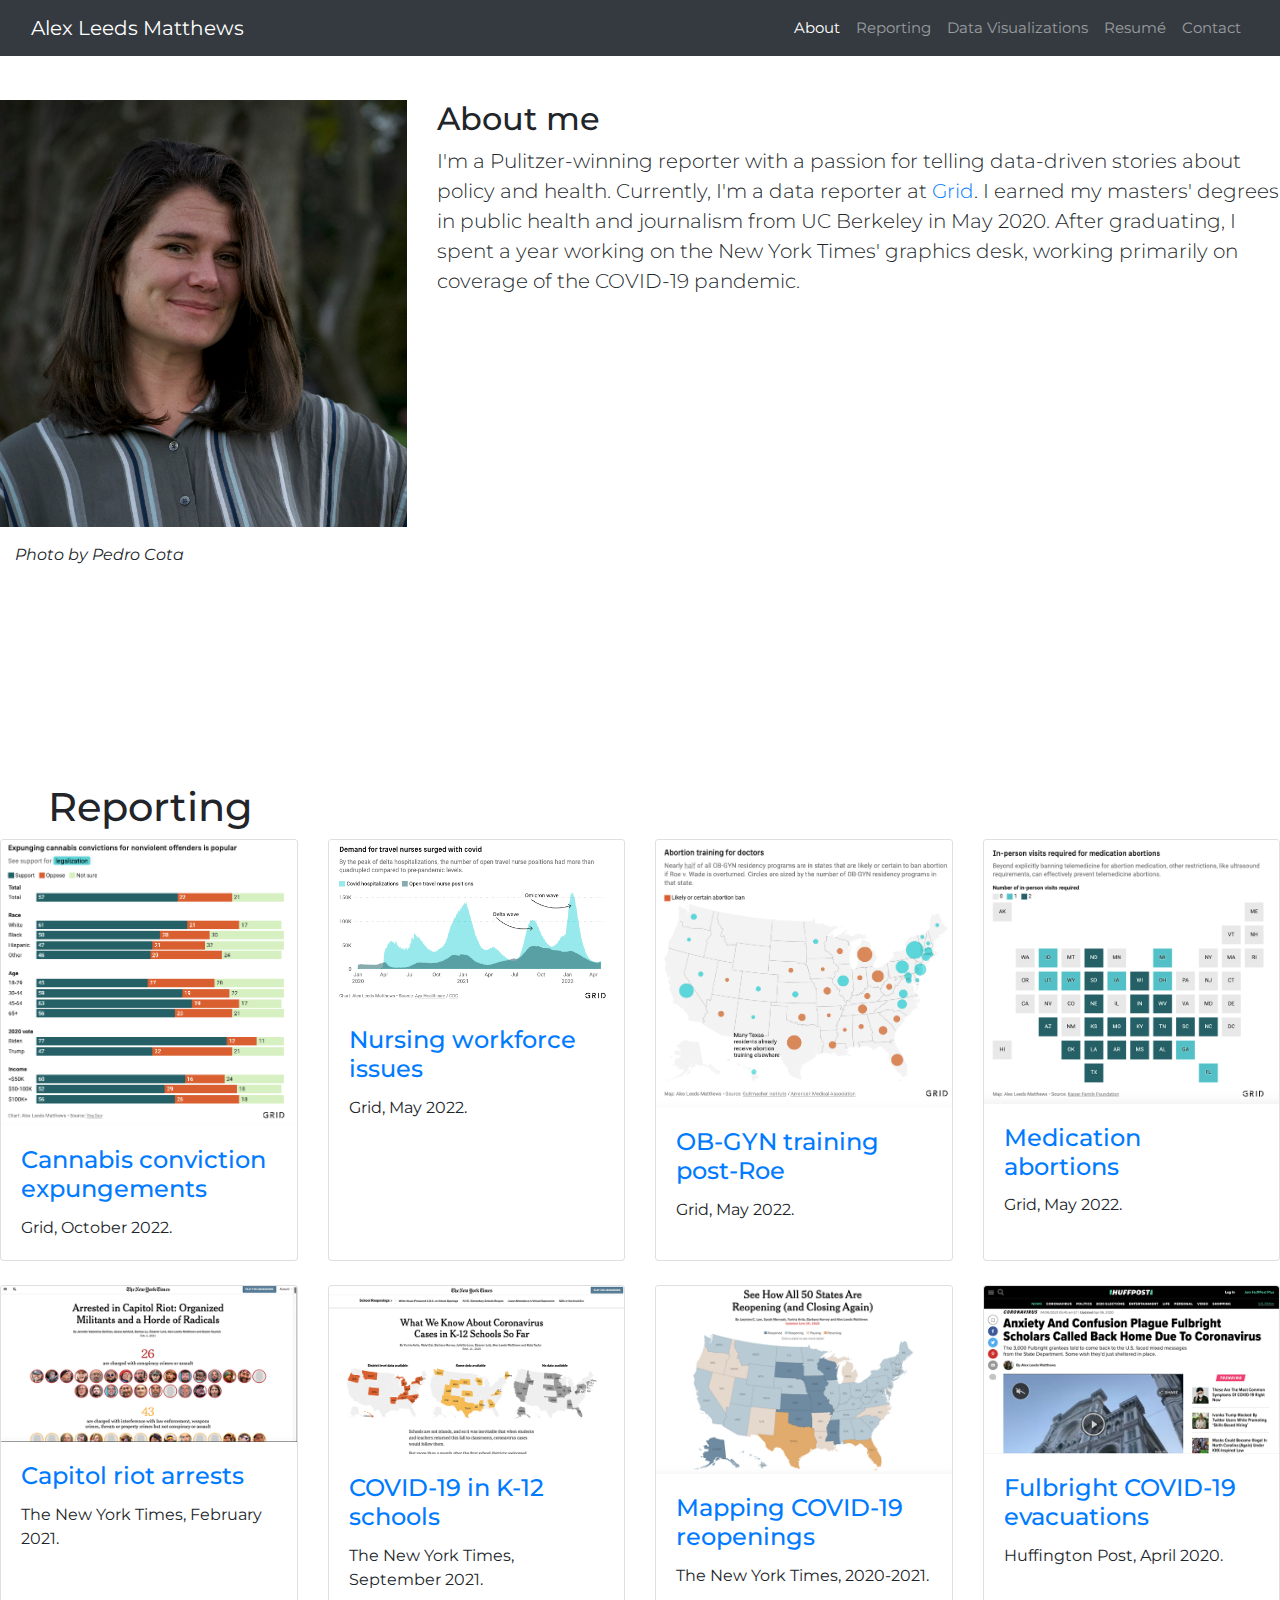
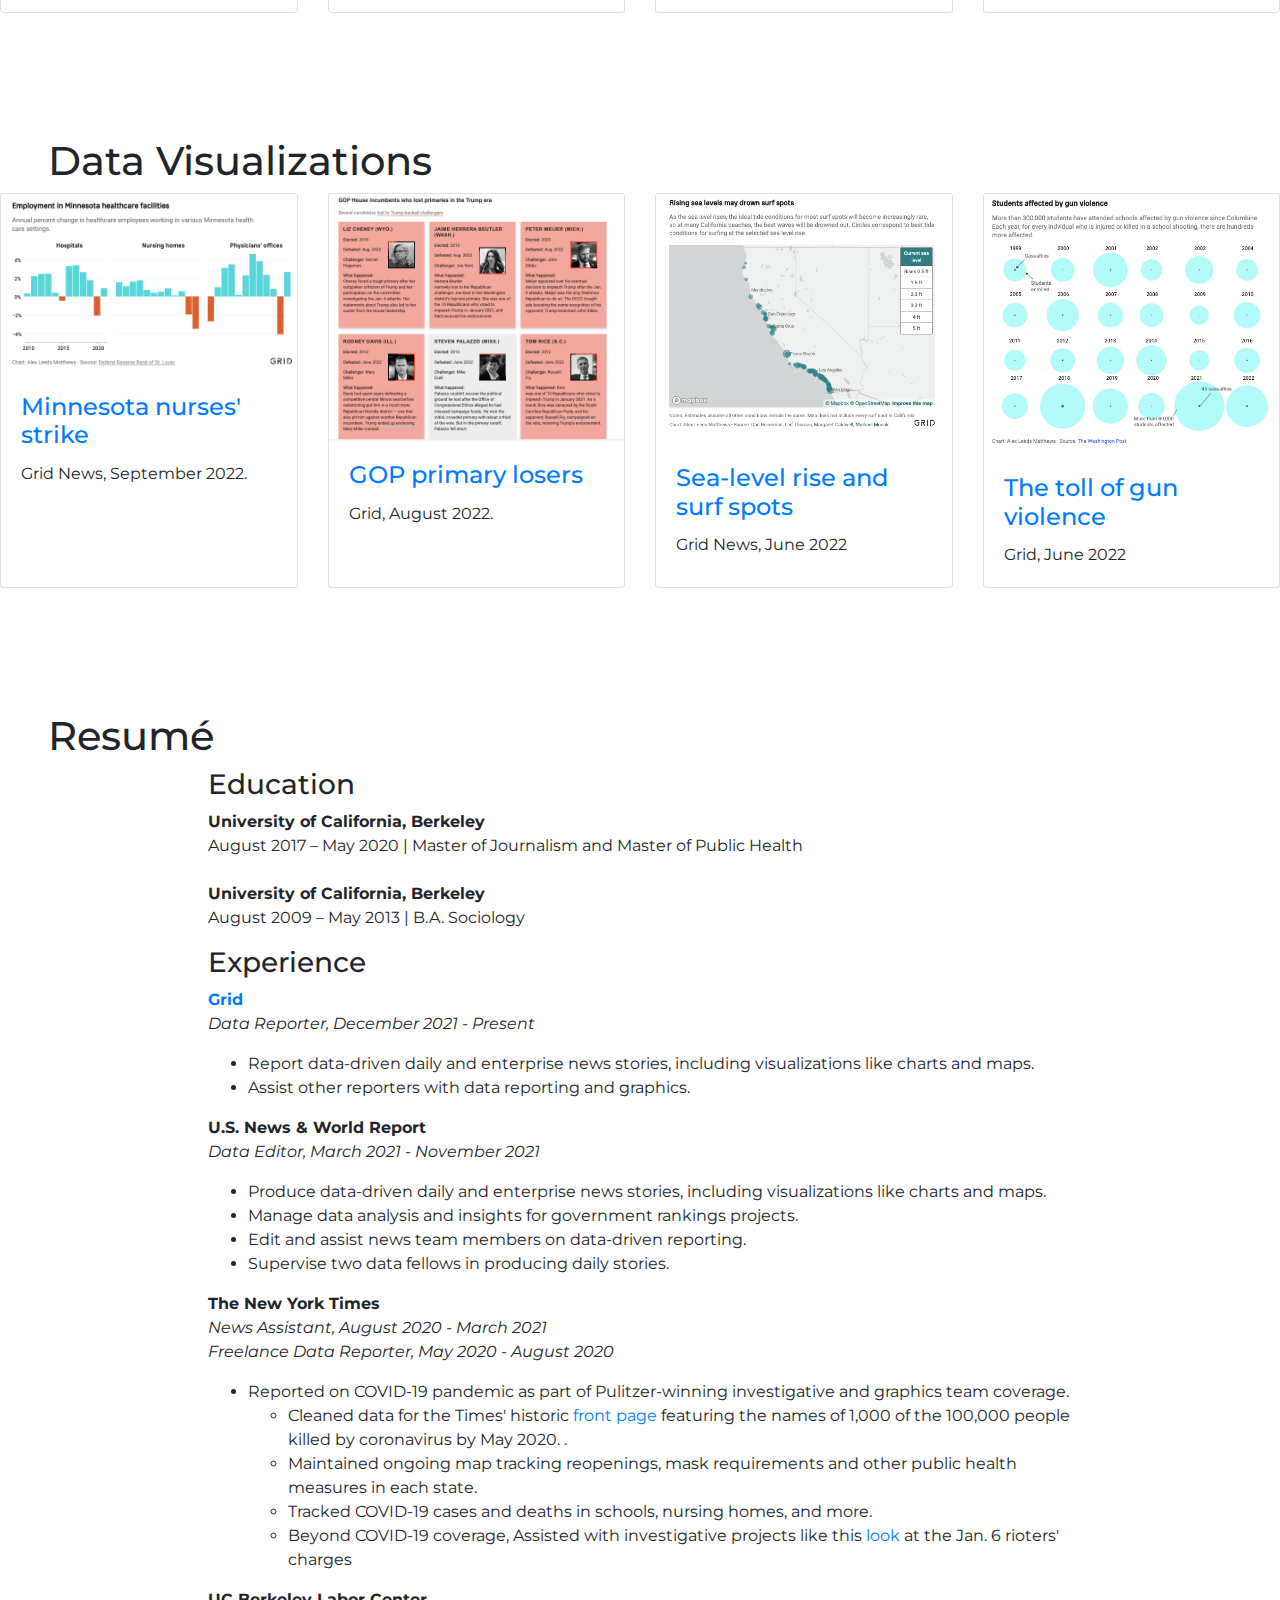
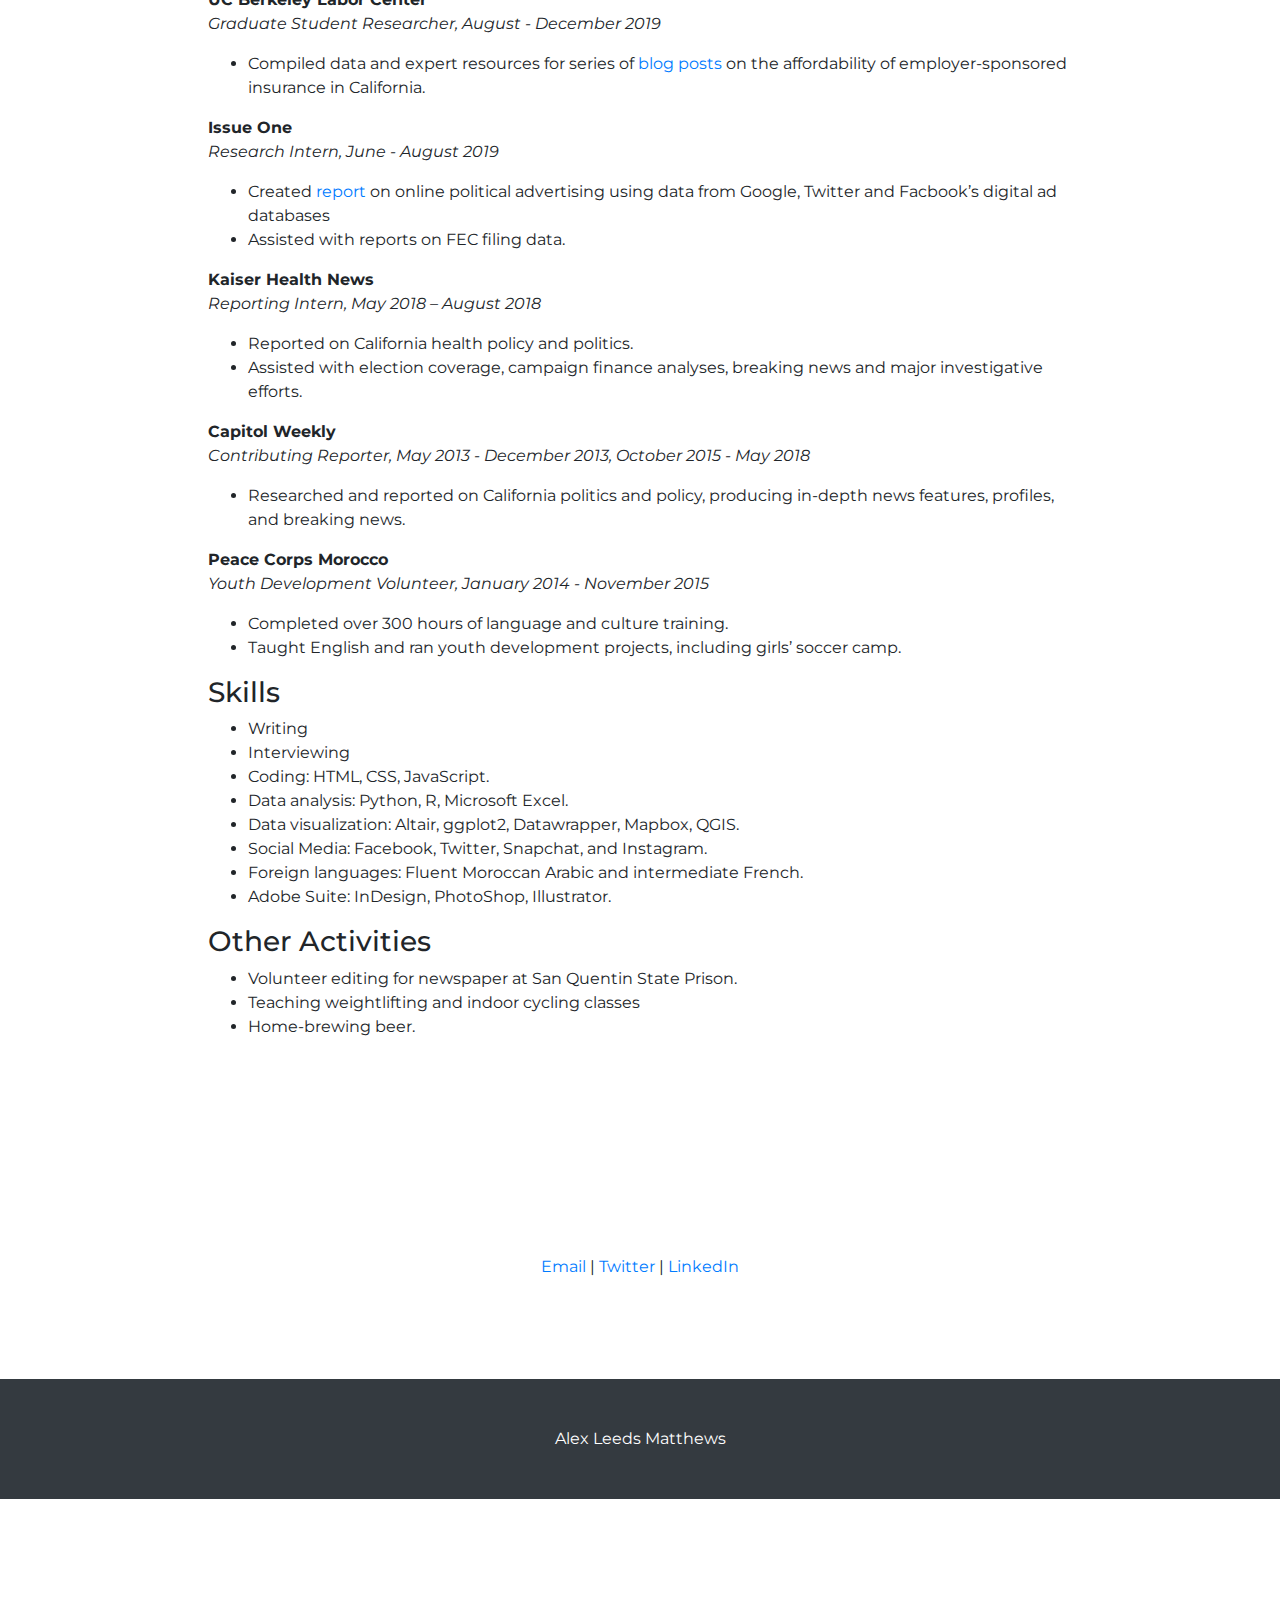
==== commit 4940241b: "pages link fix" ====
--- a/index.html
+++ b/index.html
@@ -57,7 +57,7 @@
           </div>
           <div class="col-8 mx-auto text-left">
             <h2>About me</h2>
-            <p class="lead">I'm a Pulitzer-winning reporter with a passion for telling data-driven stories about policy and health. Currently, I'm a data reporter at <a href = "grid.news">Grid</a>. I earned my masters' degrees in public health and journalism from UC Berkeley in May 2020. After graduating, I spent a year working on the New York Times' graphics desk, working primarily on coverage of the COVID-19 pandemic.</p>
+            <p class="lead">I'm a Pulitzer-winning reporter with a passion for telling data-driven stories about policy and health. Currently, I'm a data reporter at <a href = "https://grid.news">Grid</a>. I earned my masters' degrees in public health and journalism from UC Berkeley in May 2020. After graduating, I spent a year working on the New York Times' graphics desk, working primarily on coverage of the COVID-19 pandemic.</p>
           </div>
         </div>
     </section>
@@ -220,7 +220,7 @@
 <h3 id="education"><a name="education" href="#education"></a>Education</h3>
 <p><strong>University of California, Berkeley</strong><br>August 2017 – May 2020 | Master of Journalism and Master of Public Health<br><br><strong>University of California, Berkeley</strong><br>August 2009 – May 2013 | B.A. Sociology</p>
 <h3 id="experience"><a name="experience" href="#experience"></a>Experience</h3>
-<p><strong><a href = "grid.news">Grid</a></strong><br><em>Data Reporter, December 2021 - Present</em></p>
+<p><strong><a href = "https://grid.news">Grid</a></strong><br><em>Data Reporter, December 2021 - Present</em></p>
 <ul>
   <li>Report data-driven daily and enterprise news stories, including visualizations like charts and maps.</li>
   <li>Assist other reporters with data reporting and graphics.</li>
@@ -256,7 +256,7 @@
 <li>Completed over 300 hours of language and culture training.</li><li>Taught English and ran youth development projects, including girls’ soccer camp.</li></ul>
 <h3 id="skills"><a name="skills" href="#skills"></a>Skills</h3>
 <ul>
-<li>Writing</li><li>Interviewing</li><li>Coding: R, HTML, CSS.</li><li>Microsoft Excel.</li><li>Data visualization (R, Excel, Tableau)</li><li>Social Media: Facebook, Twitter, Snapchat, and Instagram.</li><li>Foreign languages: Fluent Moroccan Arabic and intermediate French.</li><li>Adobe Suite: InDesign and PhotoShop.</li></ul>
+<li>Writing</li><li>Interviewing</li><li>Coding: HTML, CSS, JavaScript.</li><li>Data analysis: Python, R, Microsoft Excel.</li><li>Data visualization: Altair, ggplot2, Datawrapper, Mapbox, QGIS.</li><li>Social Media: Facebook, Twitter, Snapchat, and Instagram.</li><li>Foreign languages: Fluent Moroccan Arabic and intermediate French.</li><li>Adobe Suite: InDesign, PhotoShop, Illustrator.</li></ul>
 <h3 id="other-activities"><a name="other-activities" href="#other-activities"></a>Other Activities</h3>
 <ul>
 <li>Volunteer editing for newspaper at San Quentin State Prison.</li><li>Teaching weightlifting and indoor cycling classes</li><li>Home-brewing beer.</li></ul>
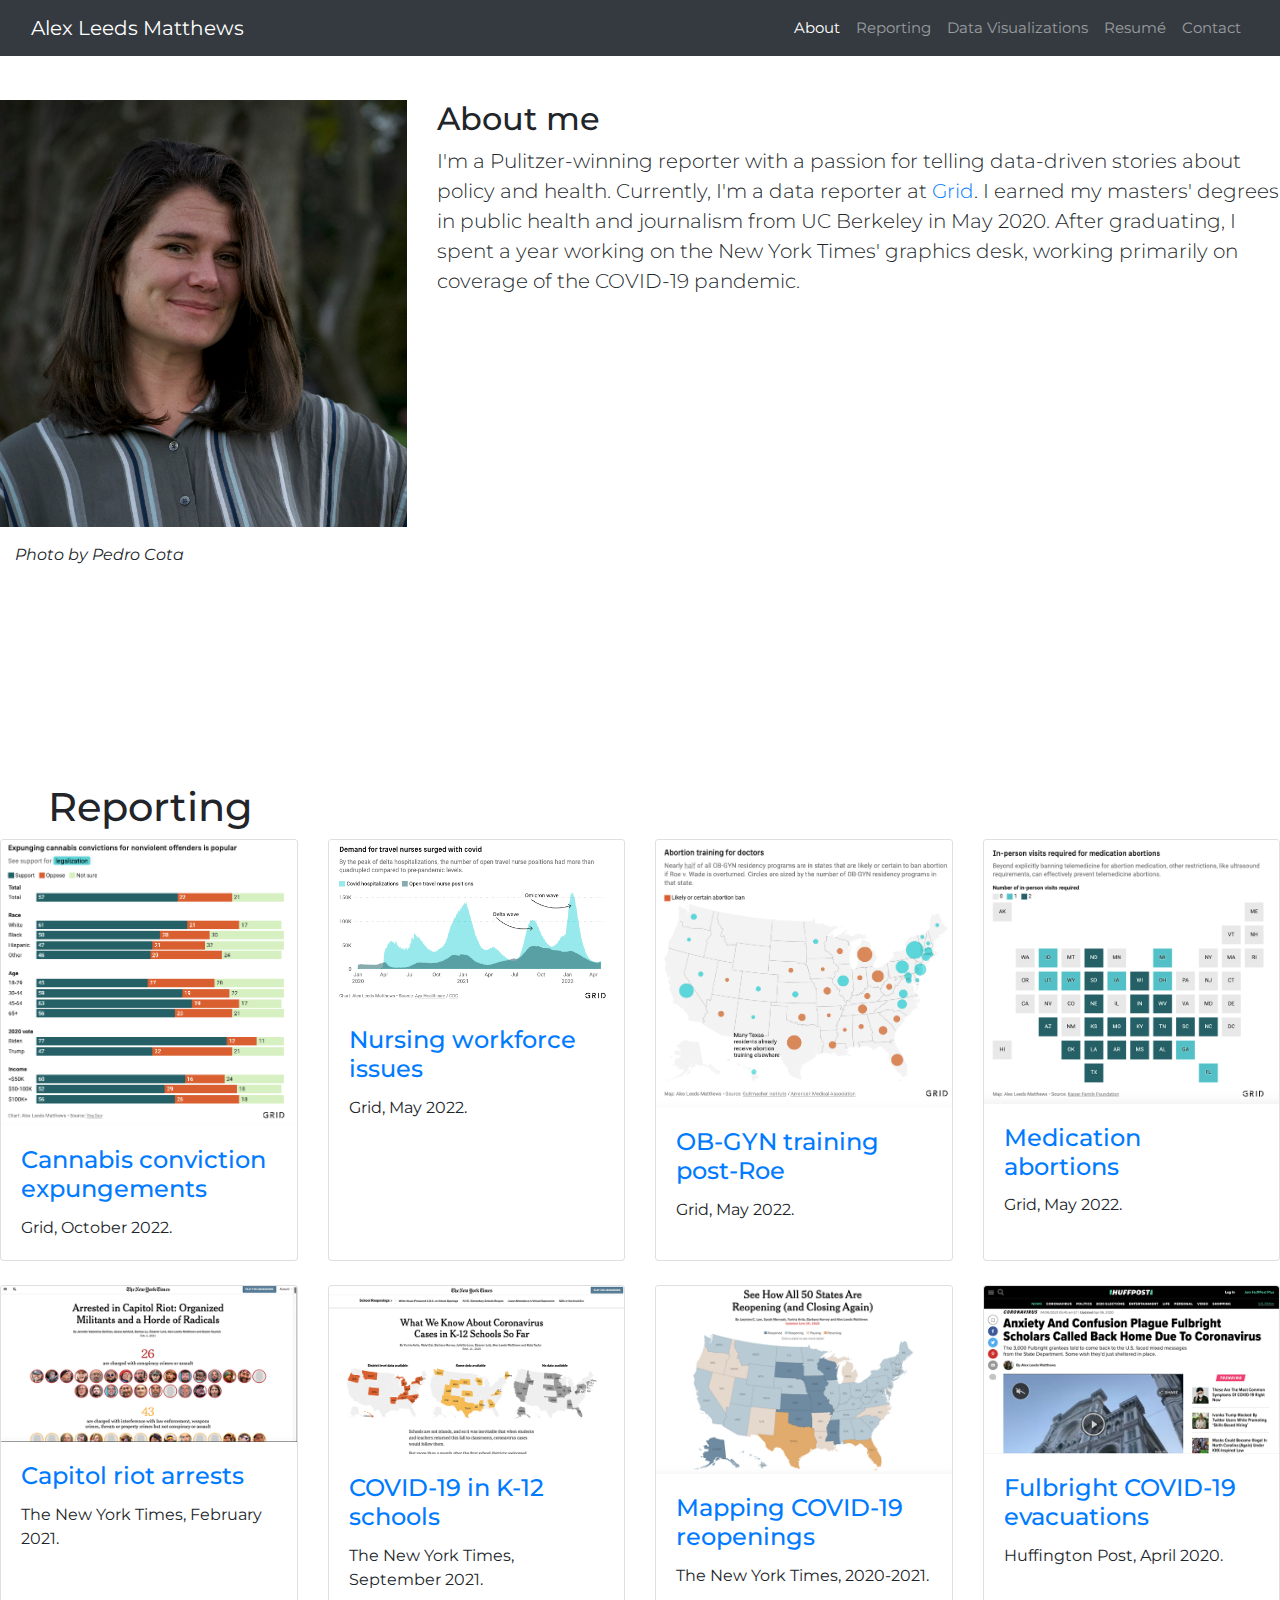
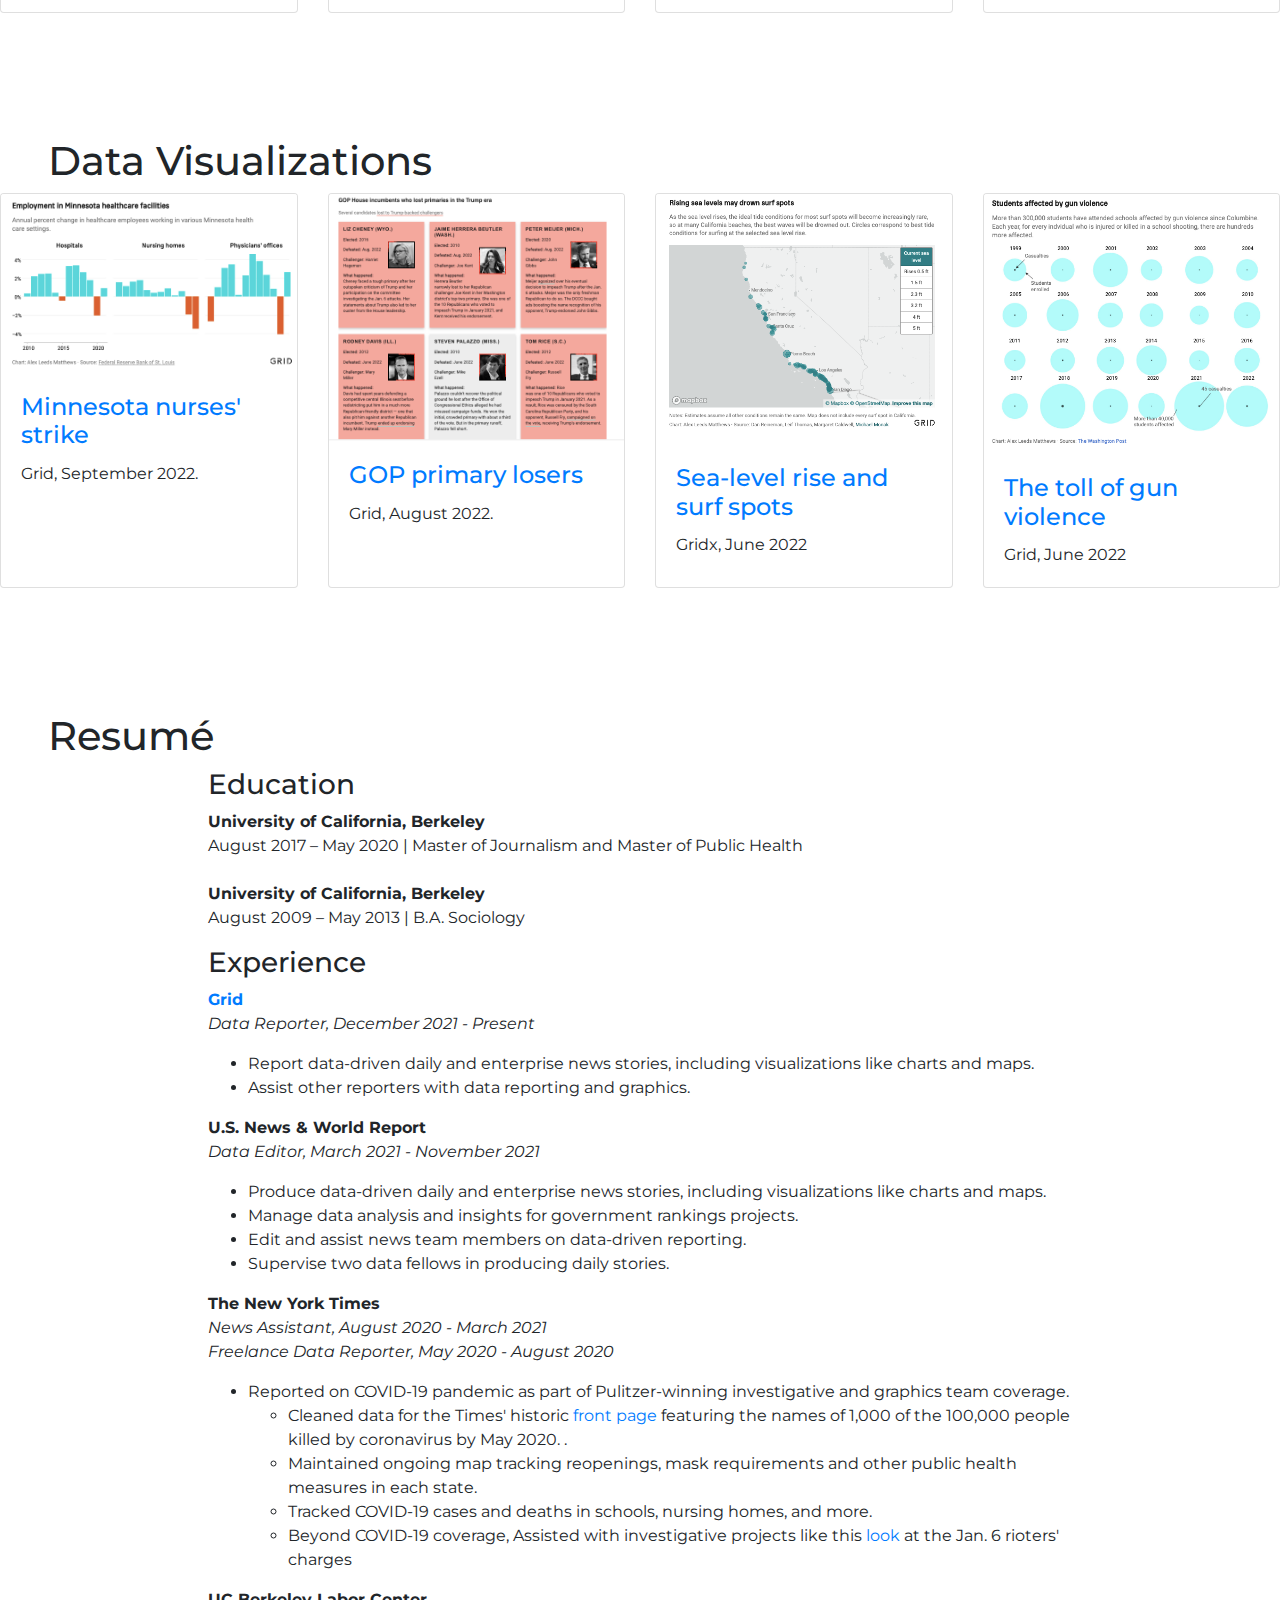
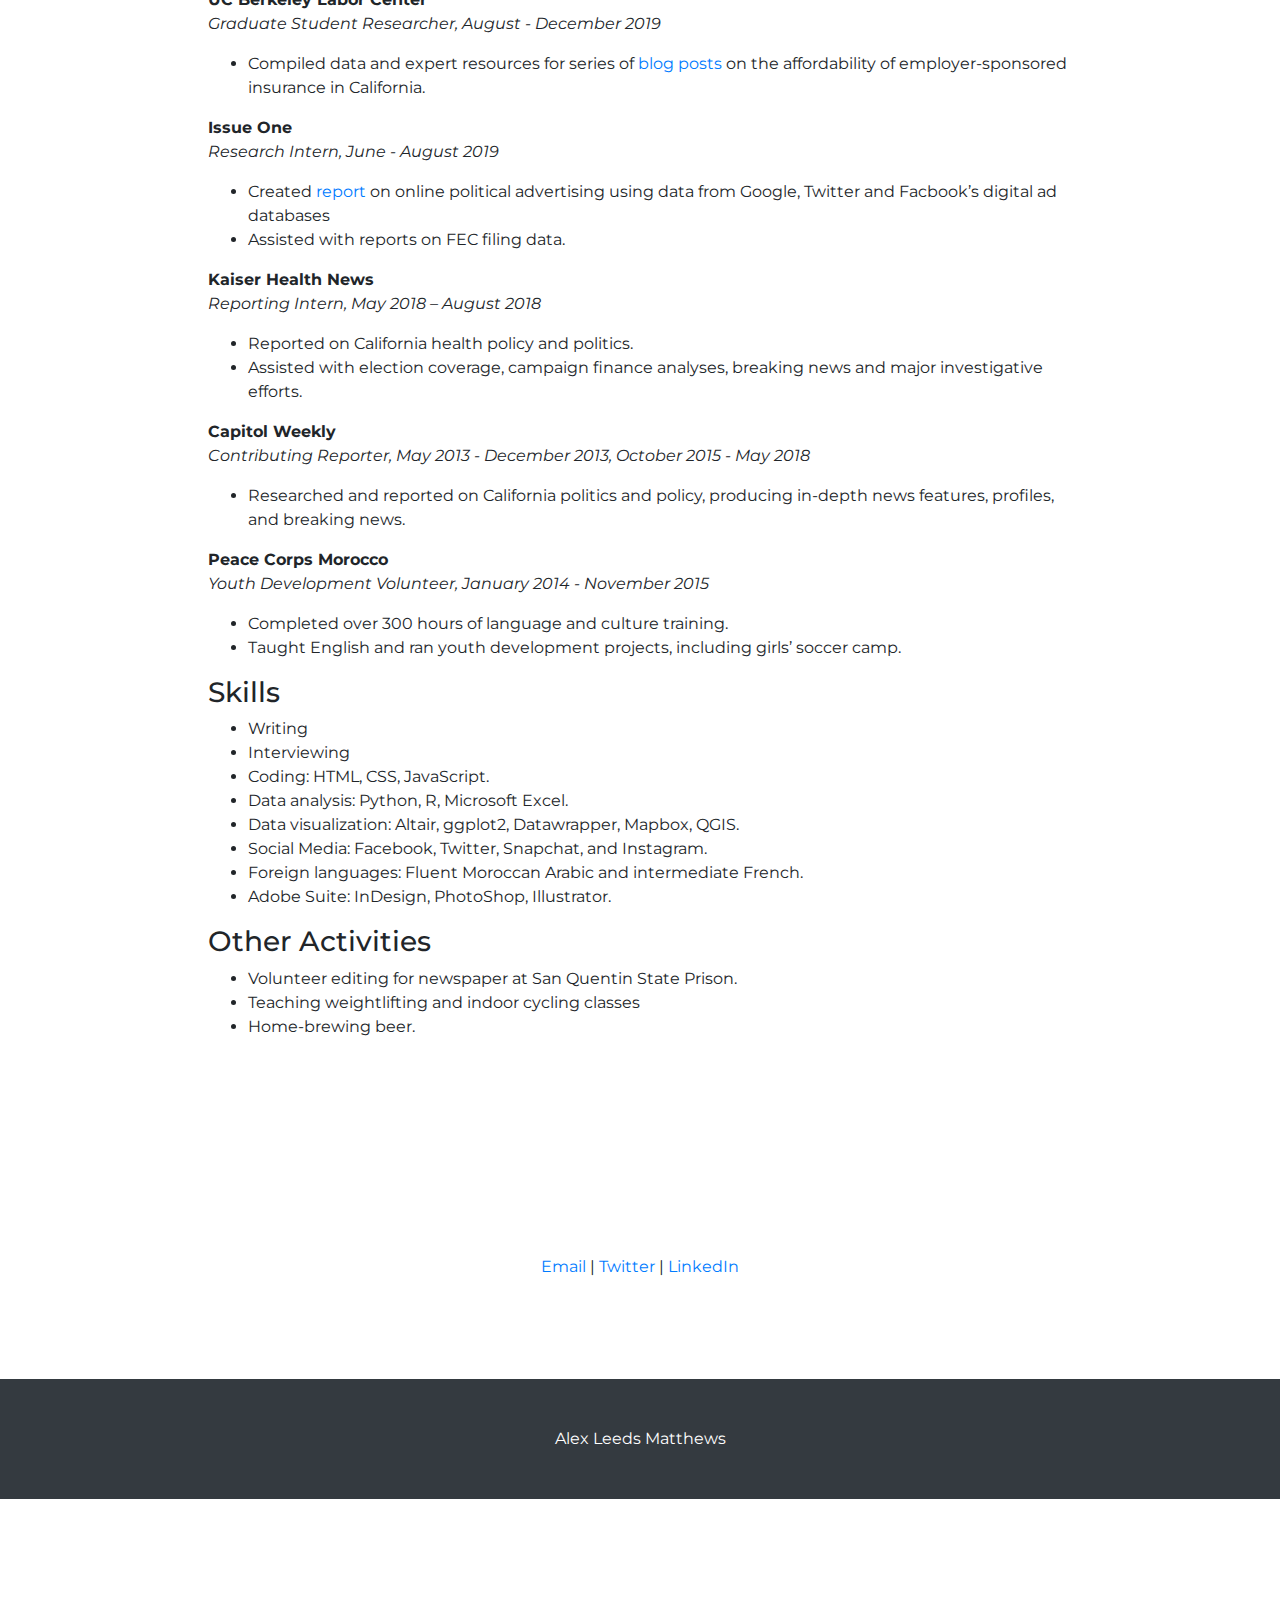
==== commit 9d87cdc9: "grid not grid news" ====
--- a/index.html
+++ b/index.html
@@ -168,7 +168,7 @@
           <h4 class="card-title">
             <a href="https://www.grid.news/story/science/2022/09/13/a-historic-nursing-strike-in-minnesota-shows-the-cracks-in-the-healthcare-system-are-widening/">Minnesota nurses' strike</a>
           </h4>
-          <p class="card-text">Grid News, September 2022.</p>
+          <p class="card-text">Grid, September 2022.</p>
         </div>
       </div>
     </div>
@@ -190,7 +190,7 @@
           <h4 class="card-title">
             <a href="https://www.grid.news/story/climate/2022/06/21/from-bad-refs-to-brain-eating-amoebas-how-climate-change-is-reshaping-warm-weather-sports/">Sea-level rise and surf spots</a>
           </h4>
-          <p class="card-text">Grid News, June 2022</p>
+          <p class="card-text">Gridx, June 2022</p>
         </div>
       </div>
     </div>
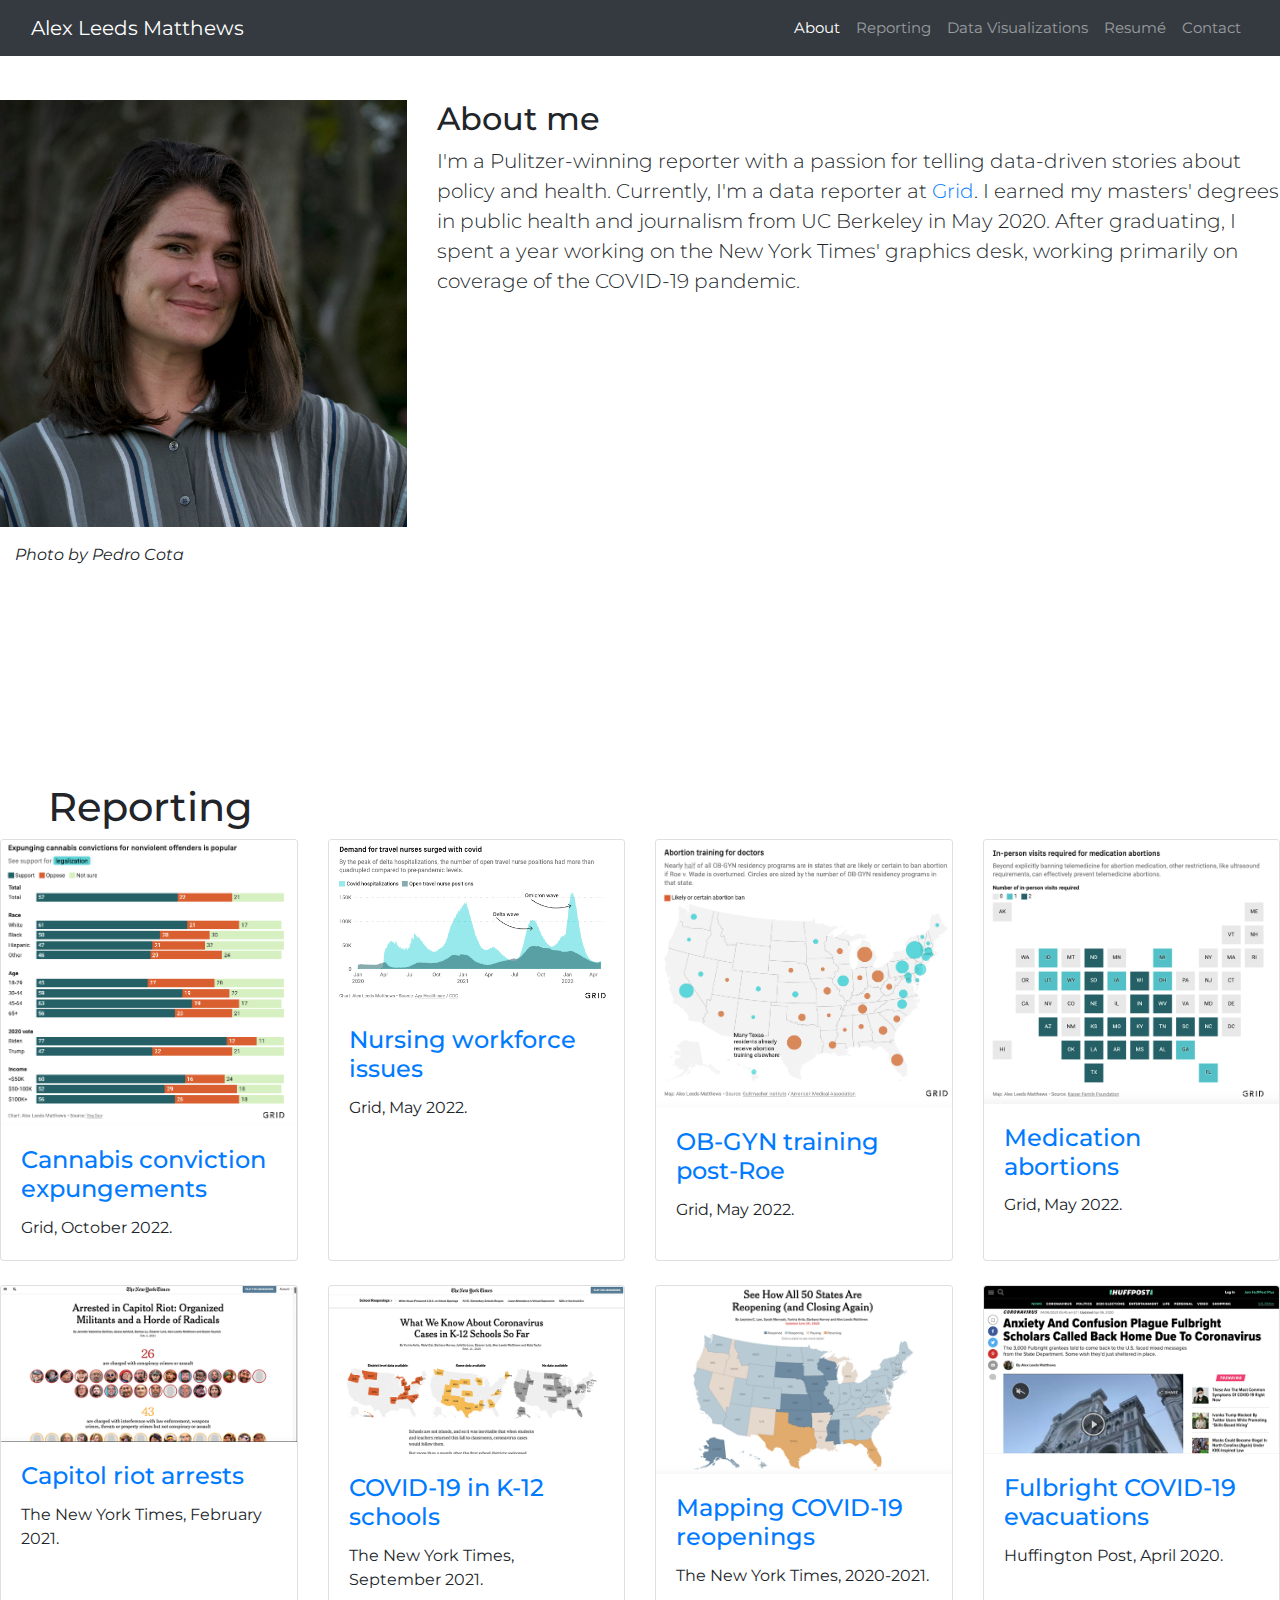
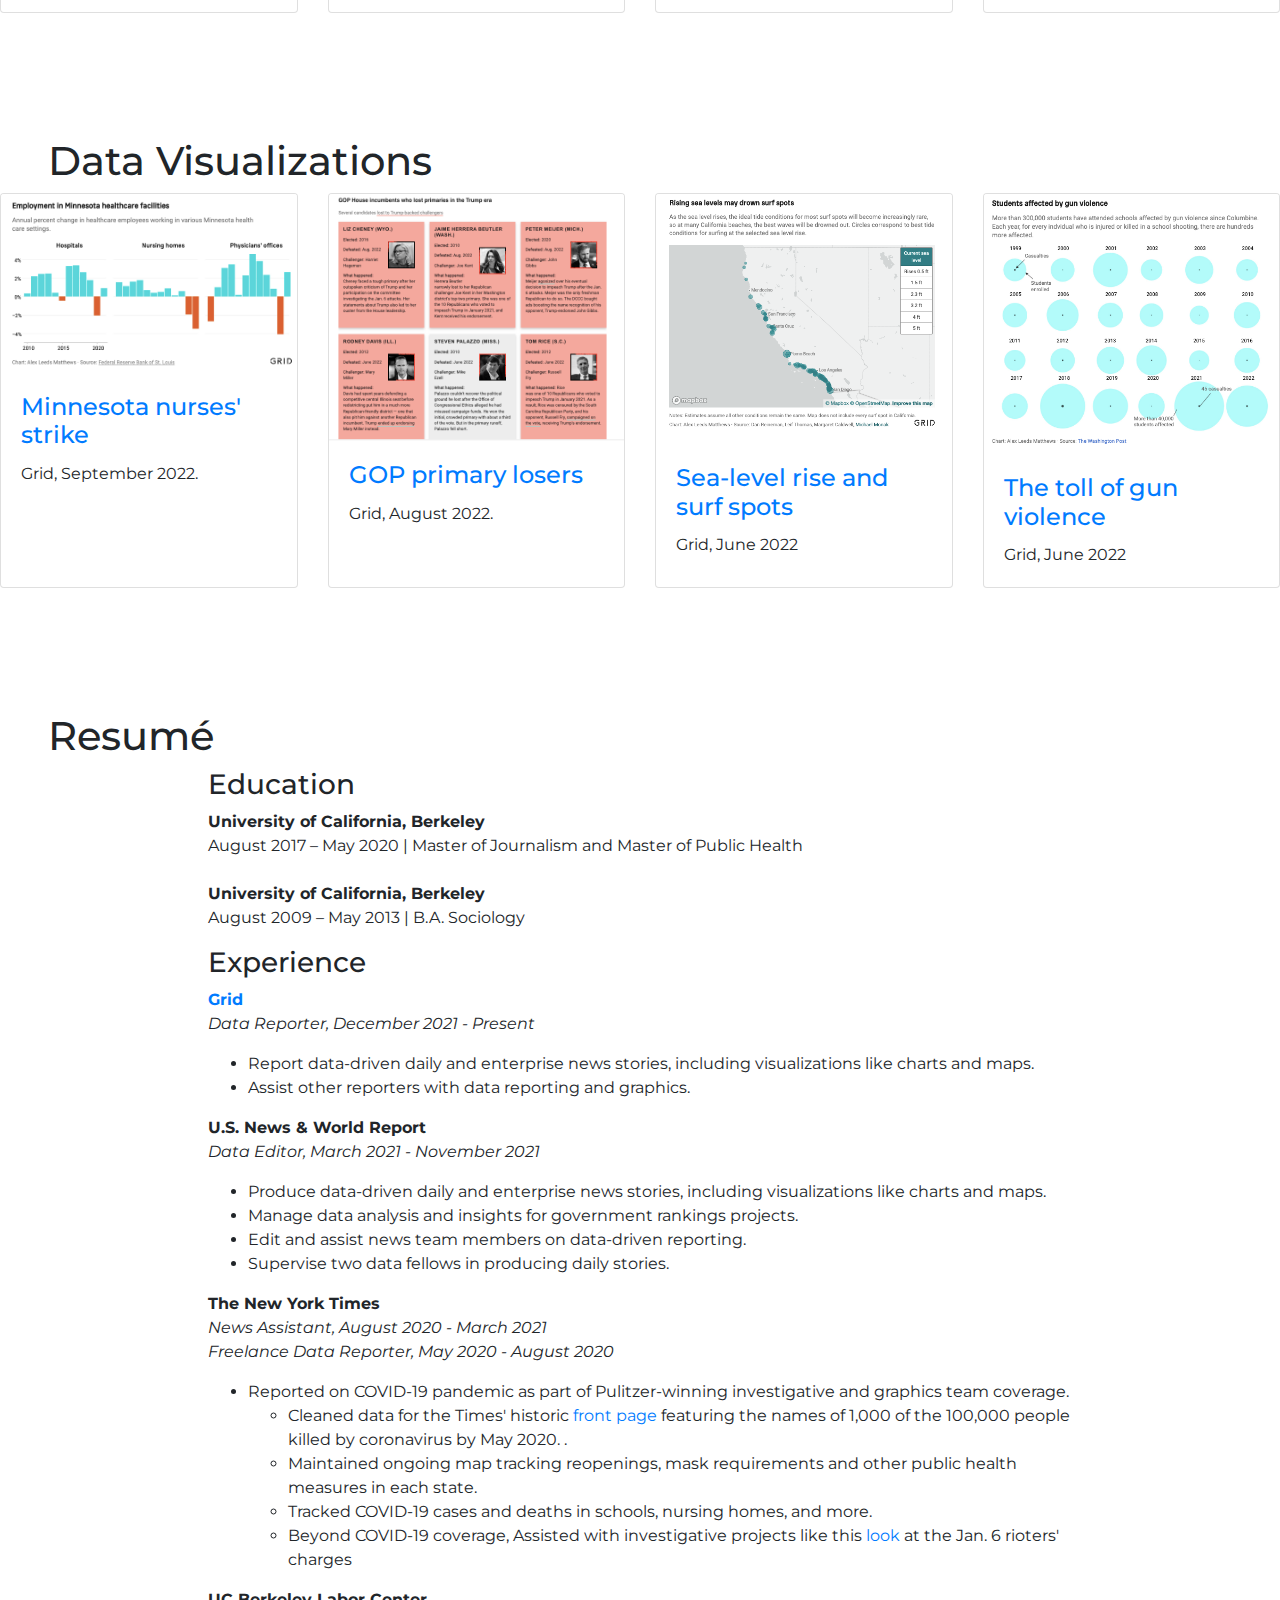
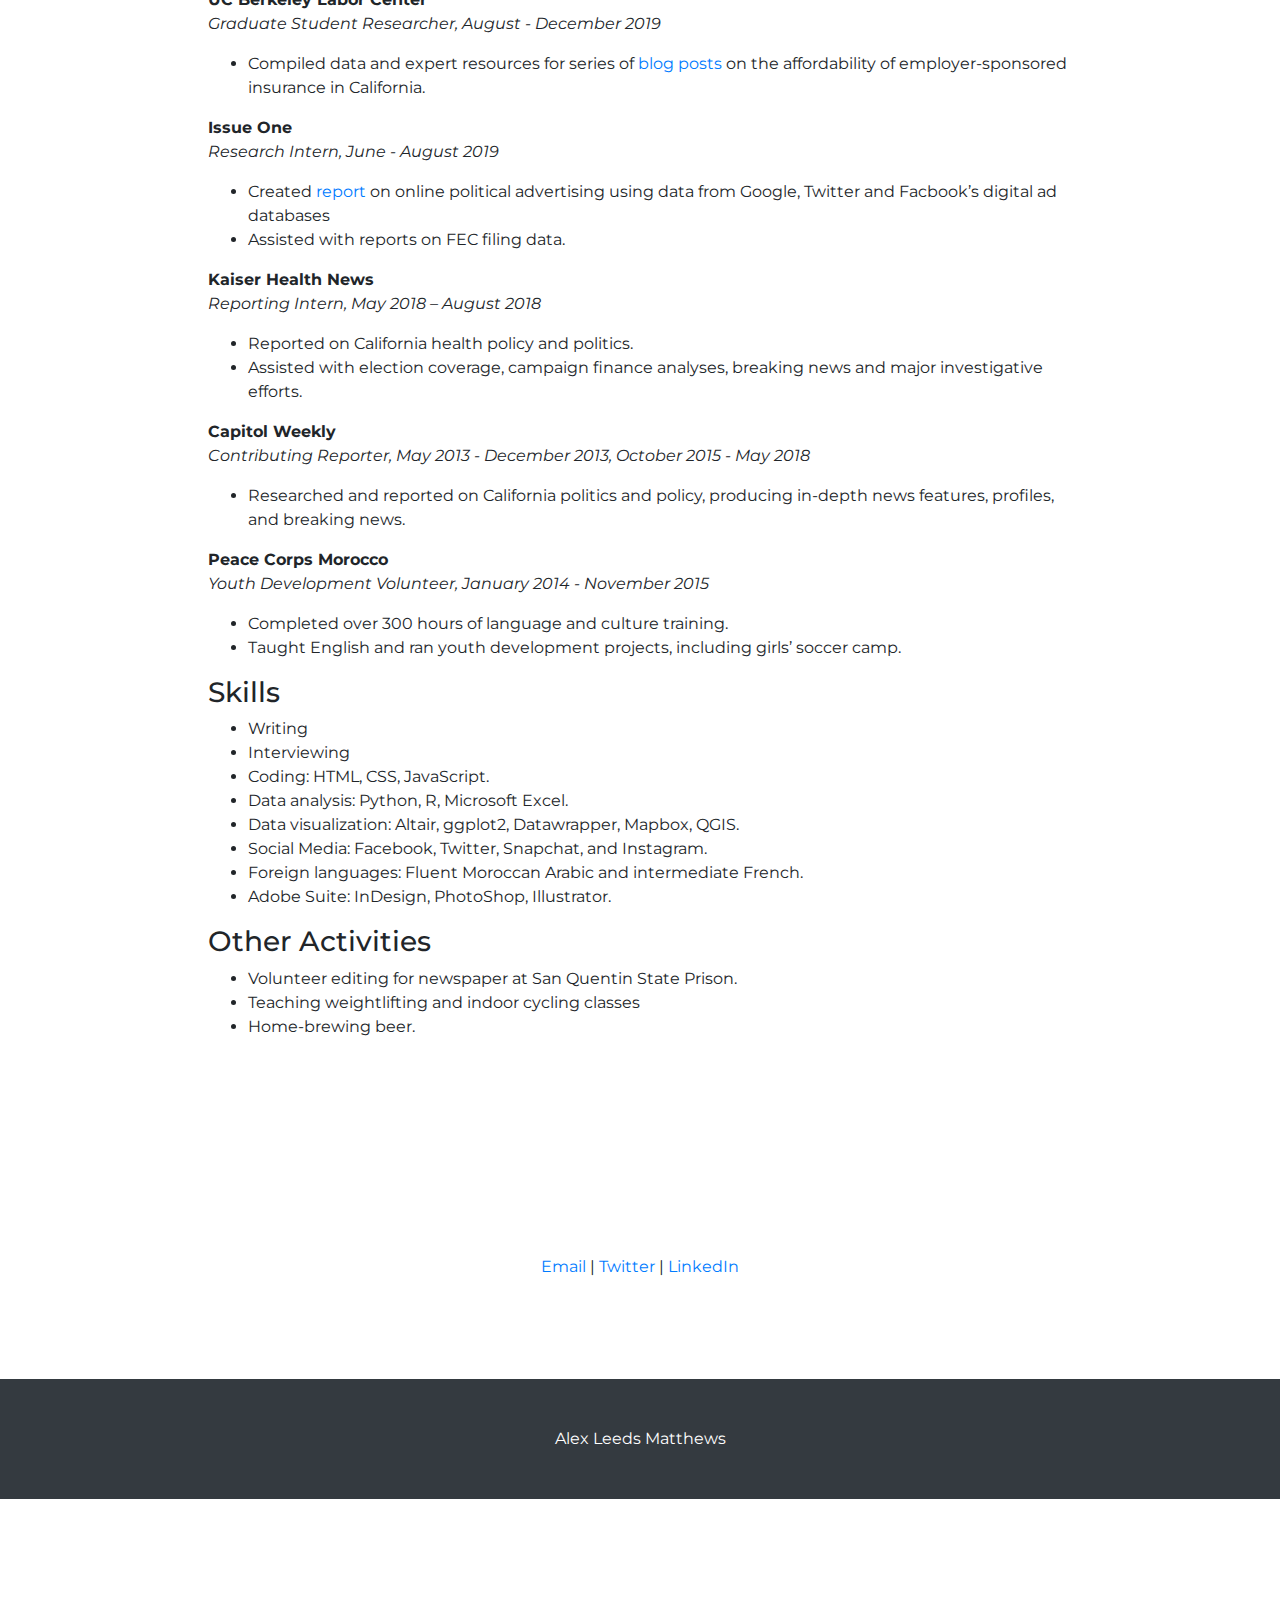
==== commit 84bf949a: "fix typo" ====
--- a/index.html
+++ b/index.html
@@ -190,7 +190,7 @@
           <h4 class="card-title">
             <a href="https://www.grid.news/story/climate/2022/06/21/from-bad-refs-to-brain-eating-amoebas-how-climate-change-is-reshaping-warm-weather-sports/">Sea-level rise and surf spots</a>
           </h4>
-          <p class="card-text">Gridx, June 2022</p>
+          <p class="card-text">Grid, June 2022</p>
         </div>
       </div>
     </div>
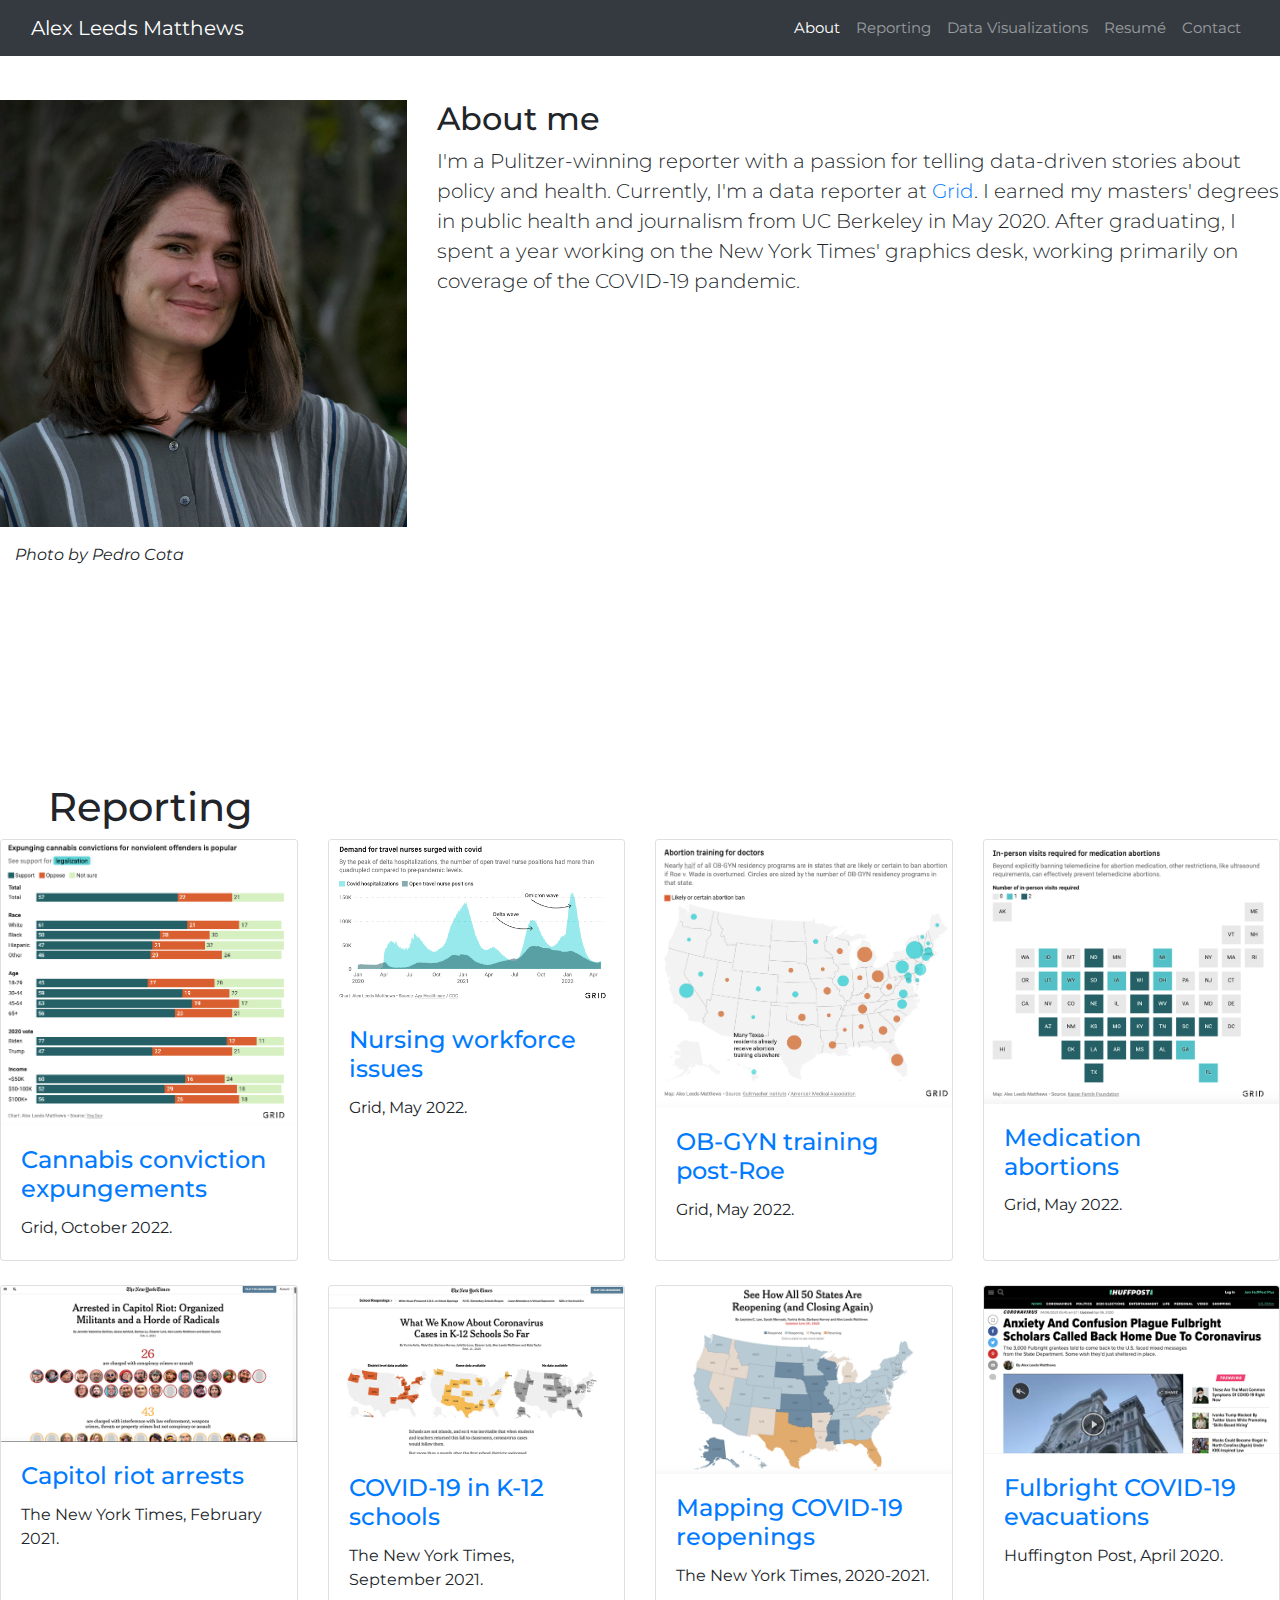
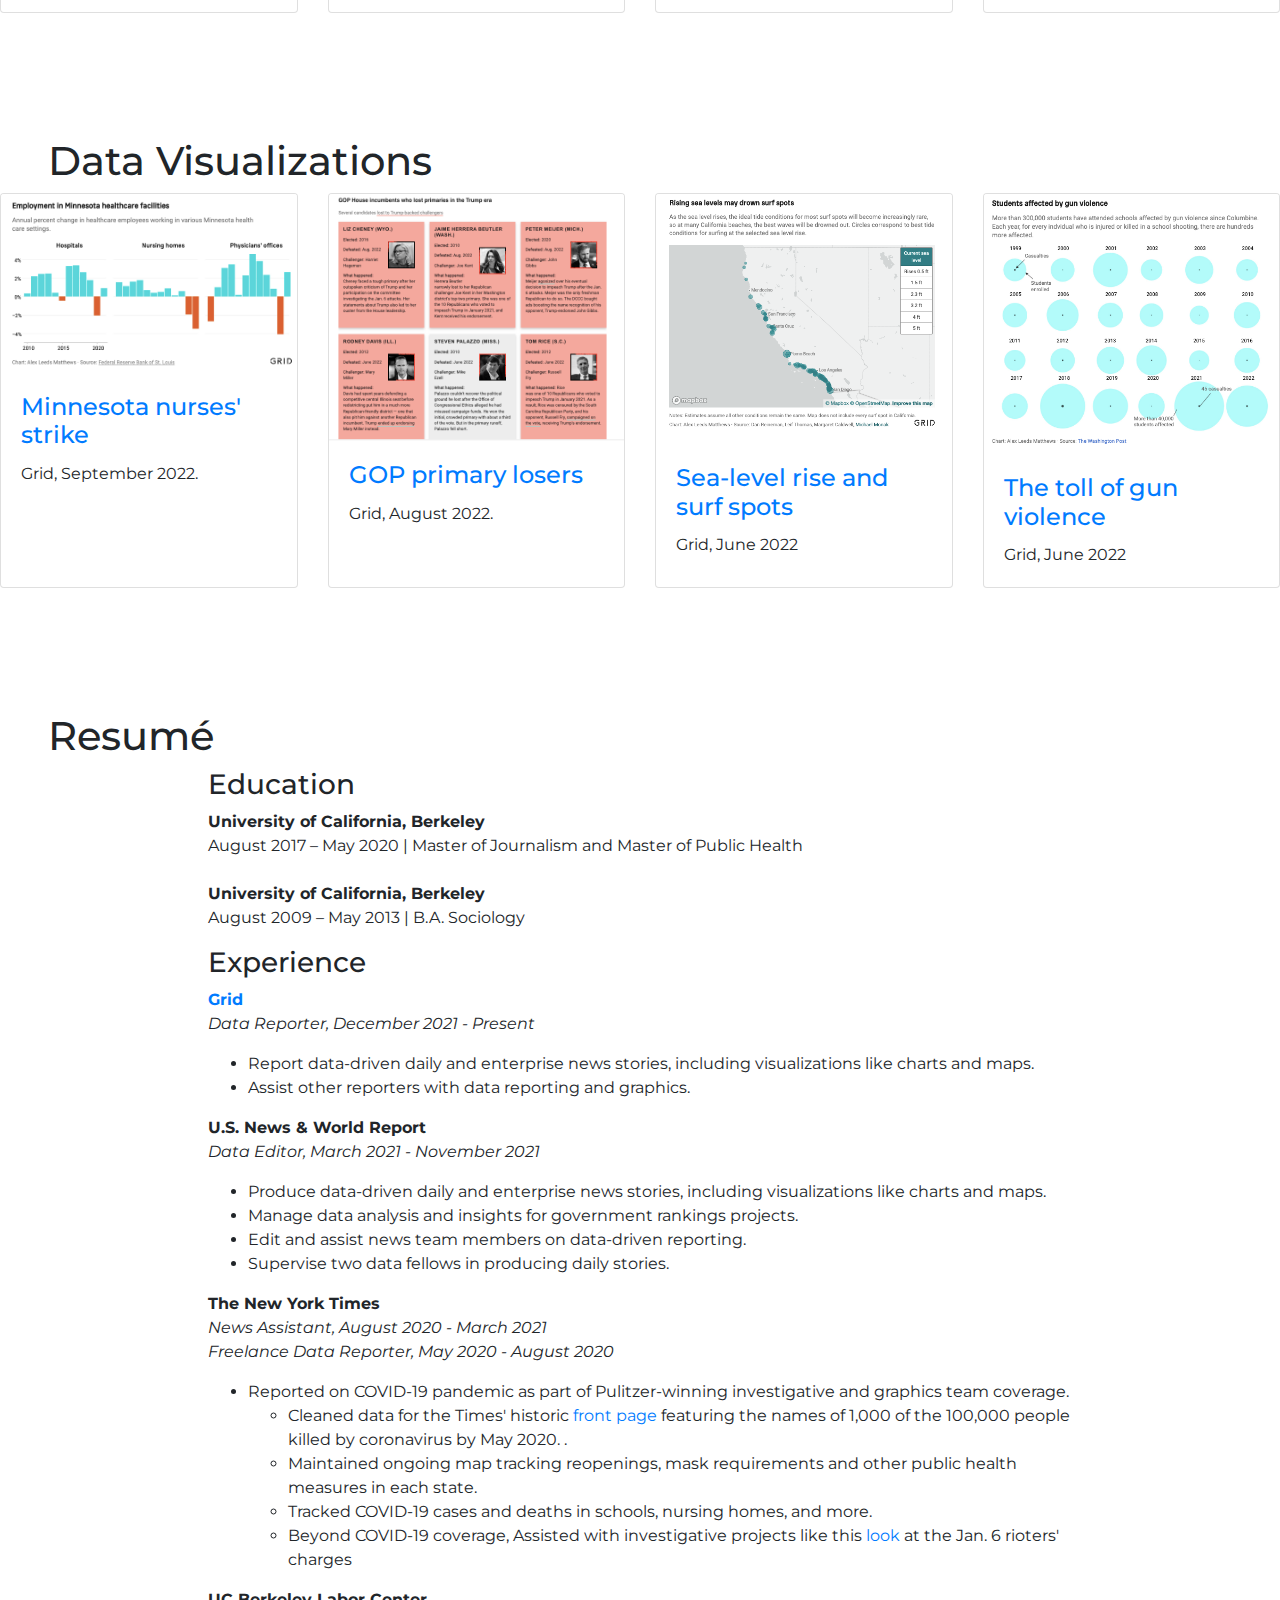
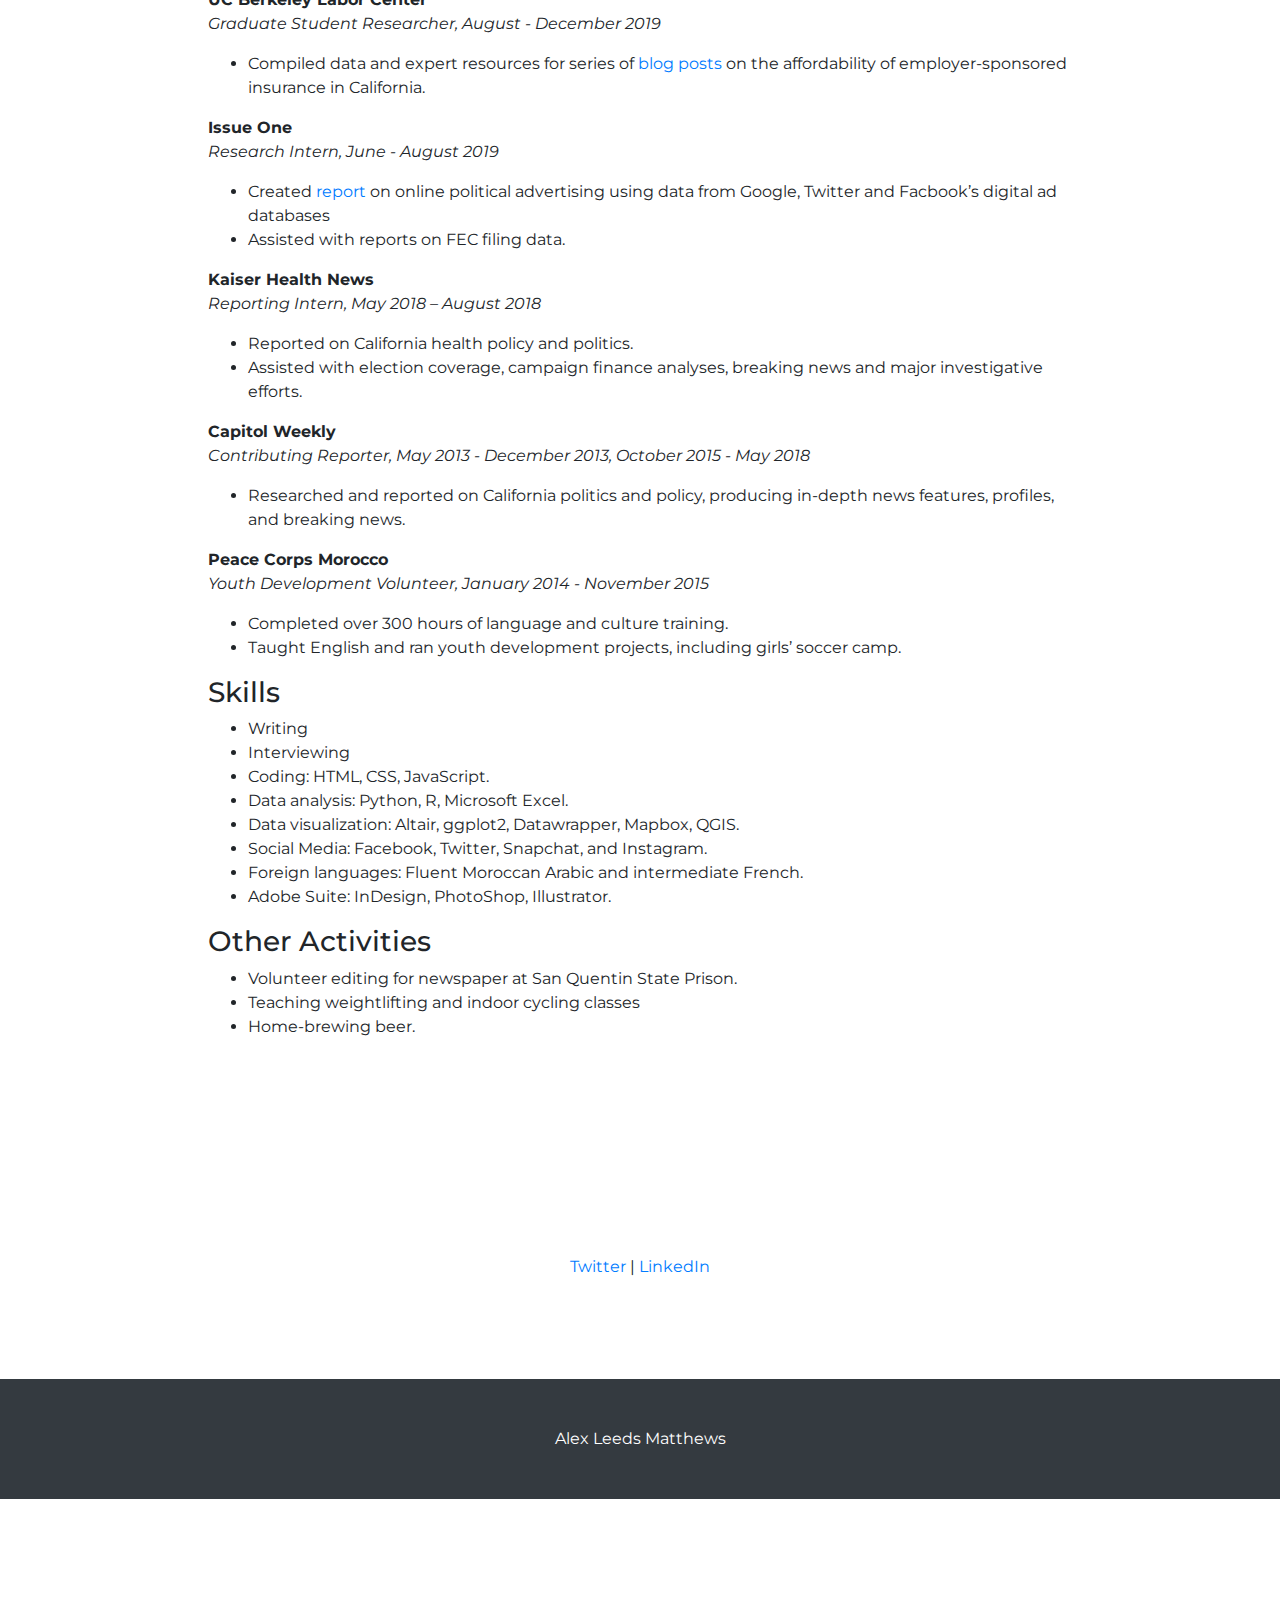
==== commit 0dab3ebc: "get rid of email" ====
--- a/index.html
+++ b/index.html
@@ -269,7 +269,7 @@
       <div class="container">
         <div class="row">
           <div class="col-lg-10 mx-auto text-center">
-            <a href="mailto:alexleedsmatthews@gmail.com">Email</a> | <a href="https://twitter.com/alex_leedsmatts">Twitter</a> | <a href="https://www.linkedin.com/in/alexleedsmatthews/">LinkedIn</a> 
+            <a href="https://twitter.com/alex_leedsmatts">Twitter</a> | <a href="https://www.linkedin.com/in/alexleedsmatthews/">LinkedIn</a> 
     </div>
           </div>
         </div>
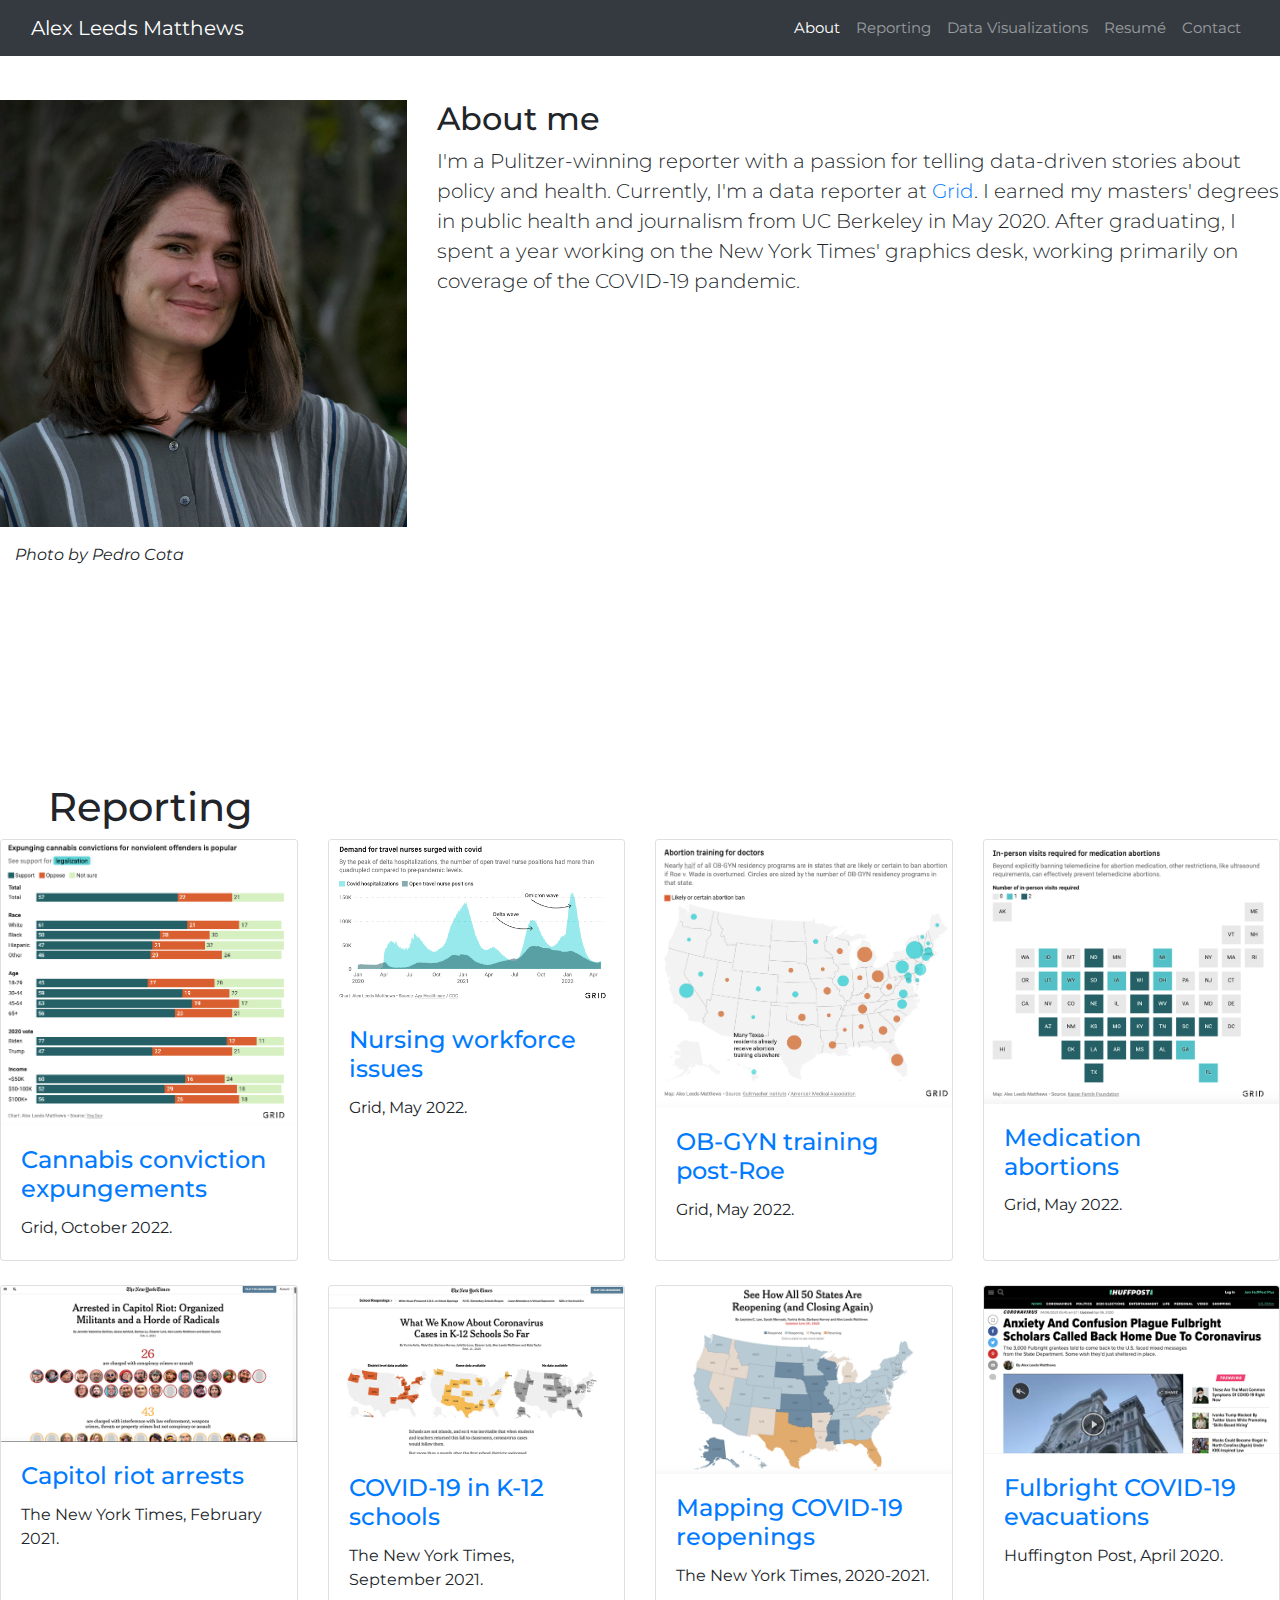
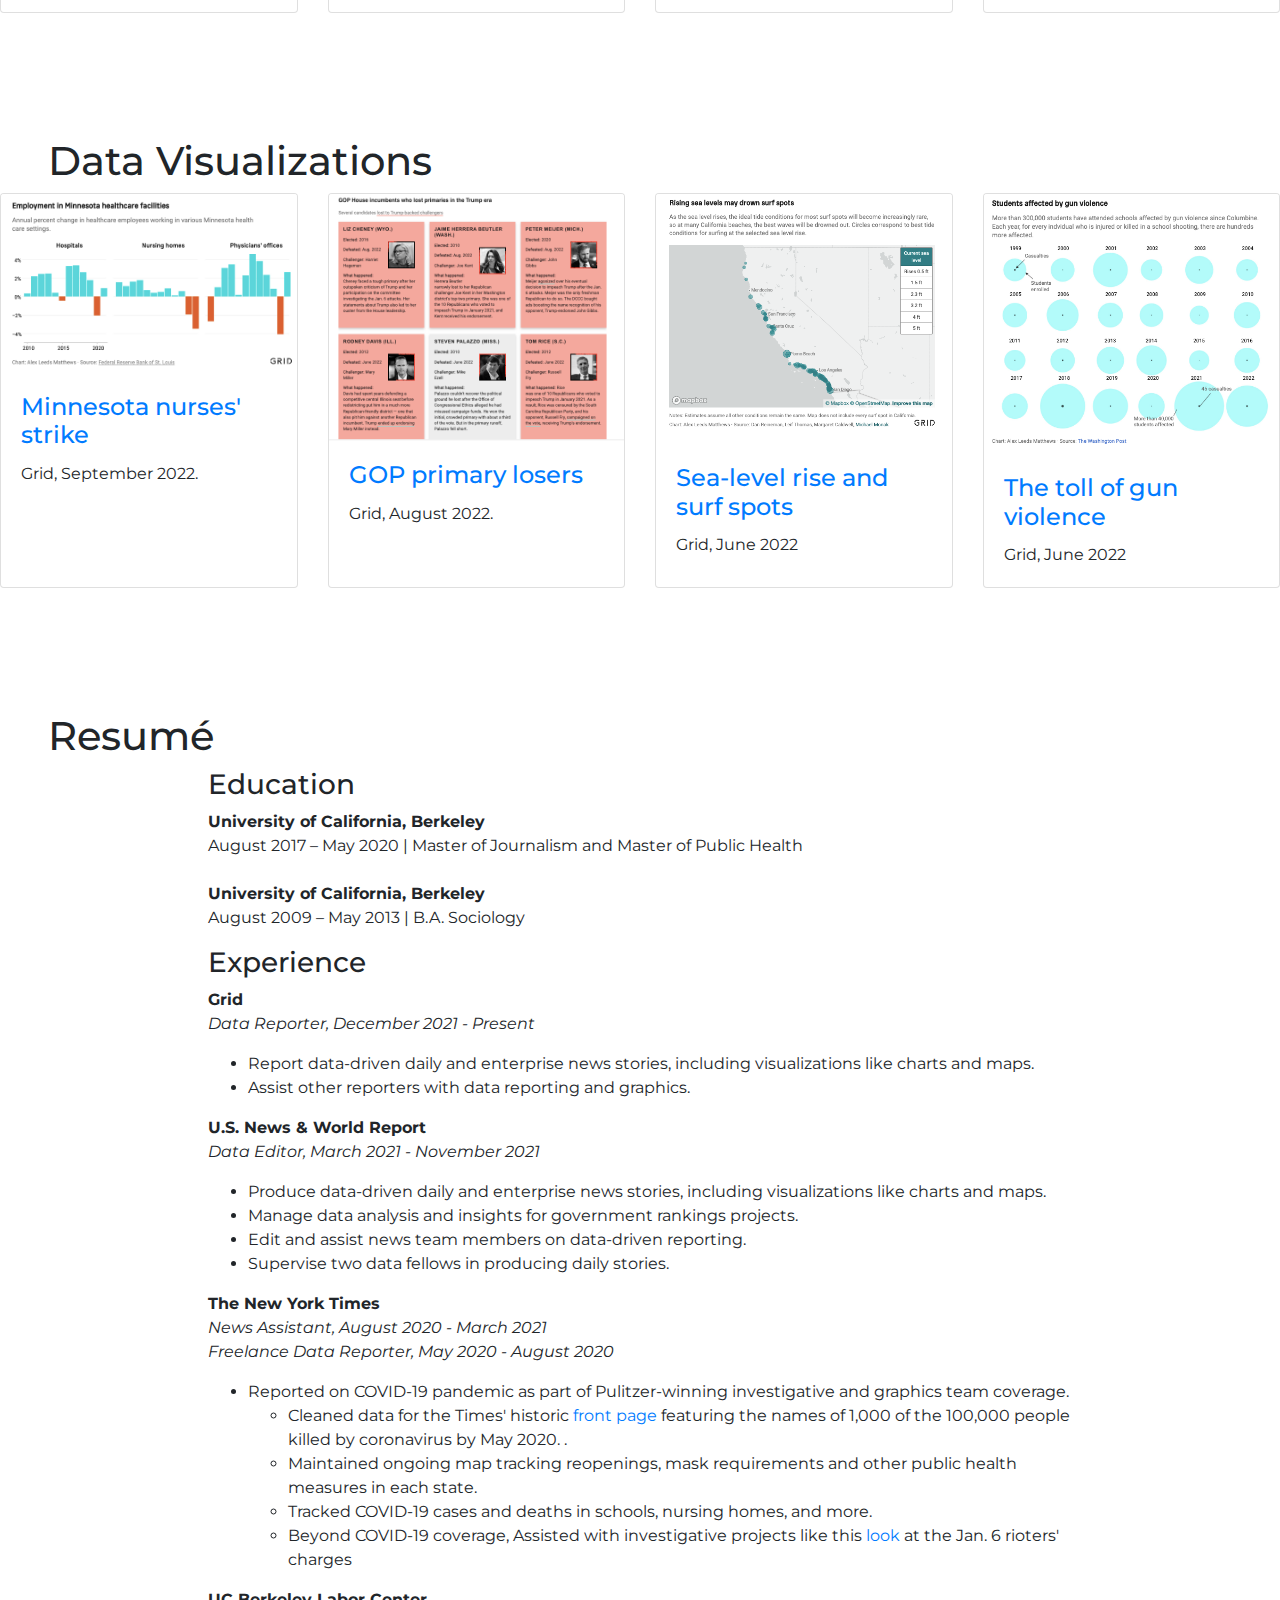
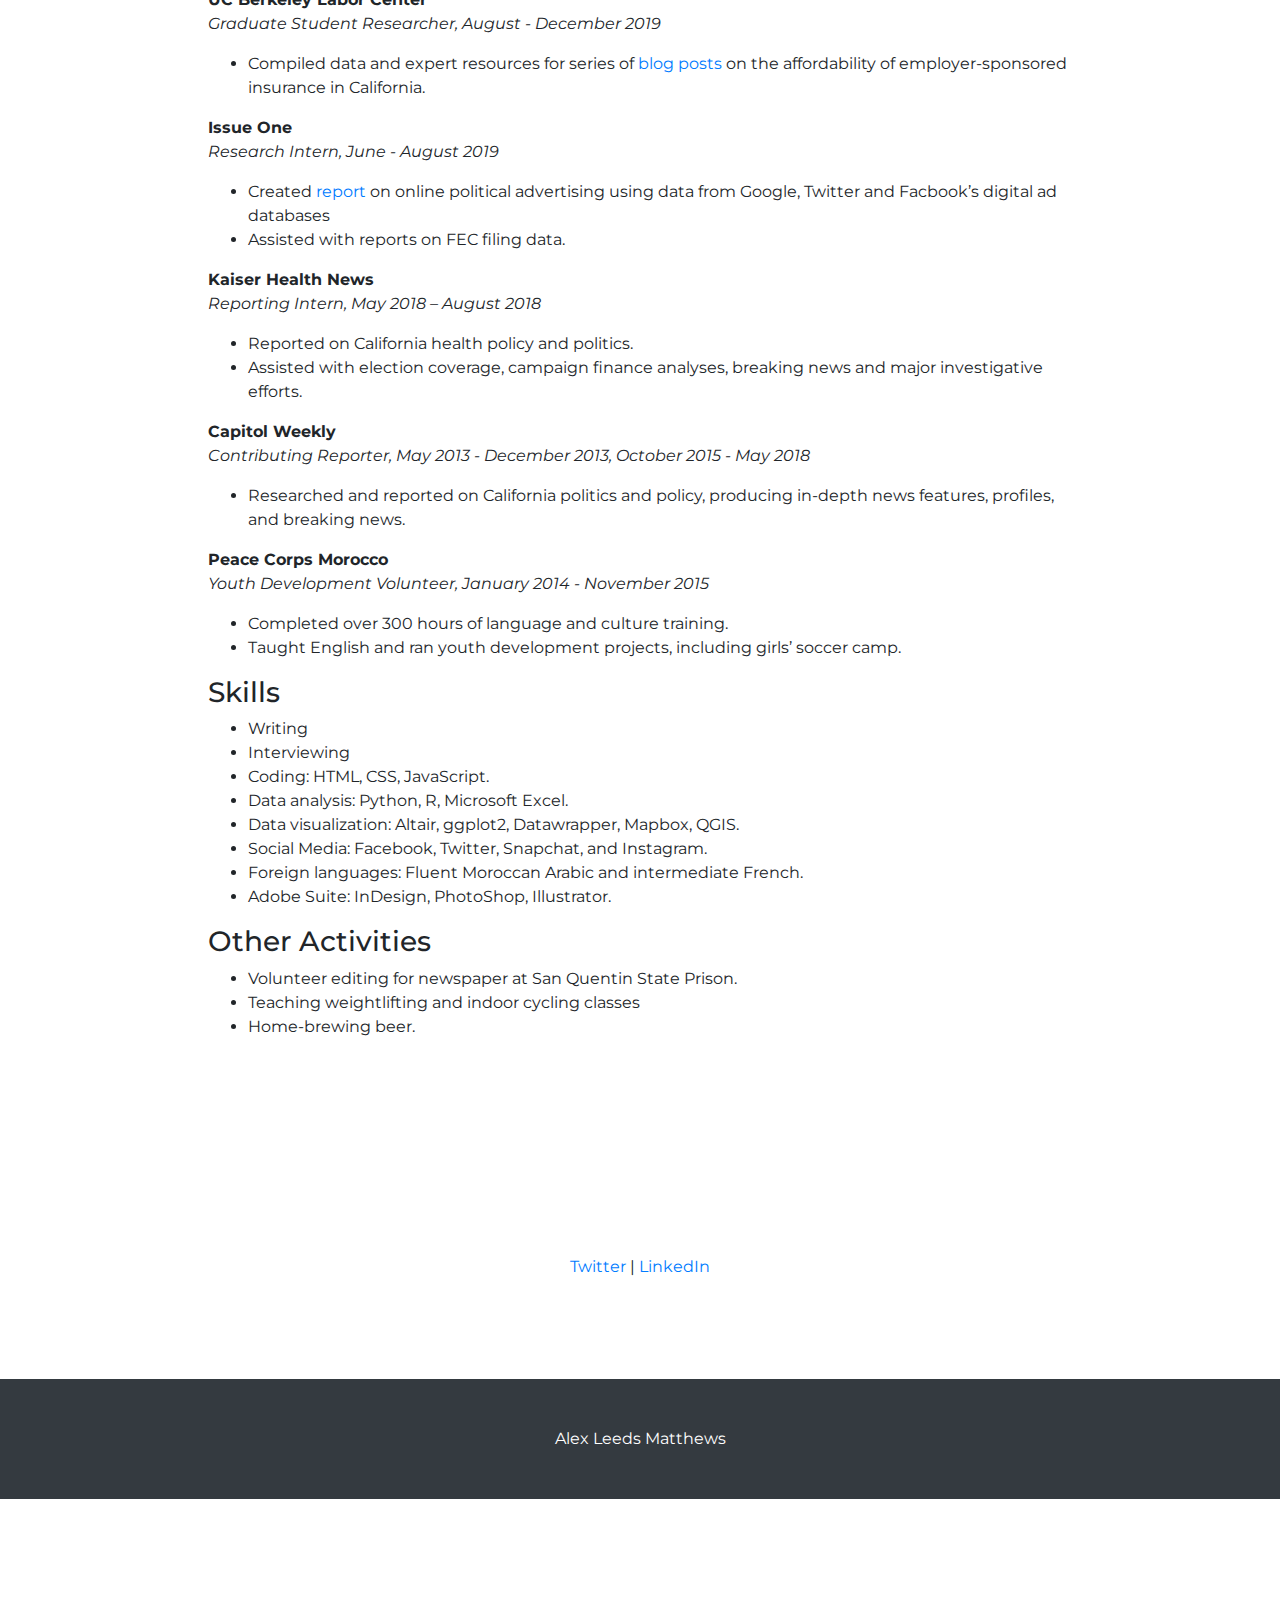
==== commit 8367015c: "remove grid link" ====
--- a/index.html
+++ b/index.html
@@ -220,7 +220,7 @@
 <h3 id="education"><a name="education" href="#education"></a>Education</h3>
 <p><strong>University of California, Berkeley</strong><br>August 2017 – May 2020 | Master of Journalism and Master of Public Health<br><br><strong>University of California, Berkeley</strong><br>August 2009 – May 2013 | B.A. Sociology</p>
 <h3 id="experience"><a name="experience" href="#experience"></a>Experience</h3>
-<p><strong><a href = "https://grid.news">Grid</a></strong><br><em>Data Reporter, December 2021 - Present</em></p>
+<p><strong>Grid</strong><br><em>Data Reporter, December 2021 - Present</em></p>
 <ul>
   <li>Report data-driven daily and enterprise news stories, including visualizations like charts and maps.</li>
   <li>Assist other reporters with data reporting and graphics.</li>
